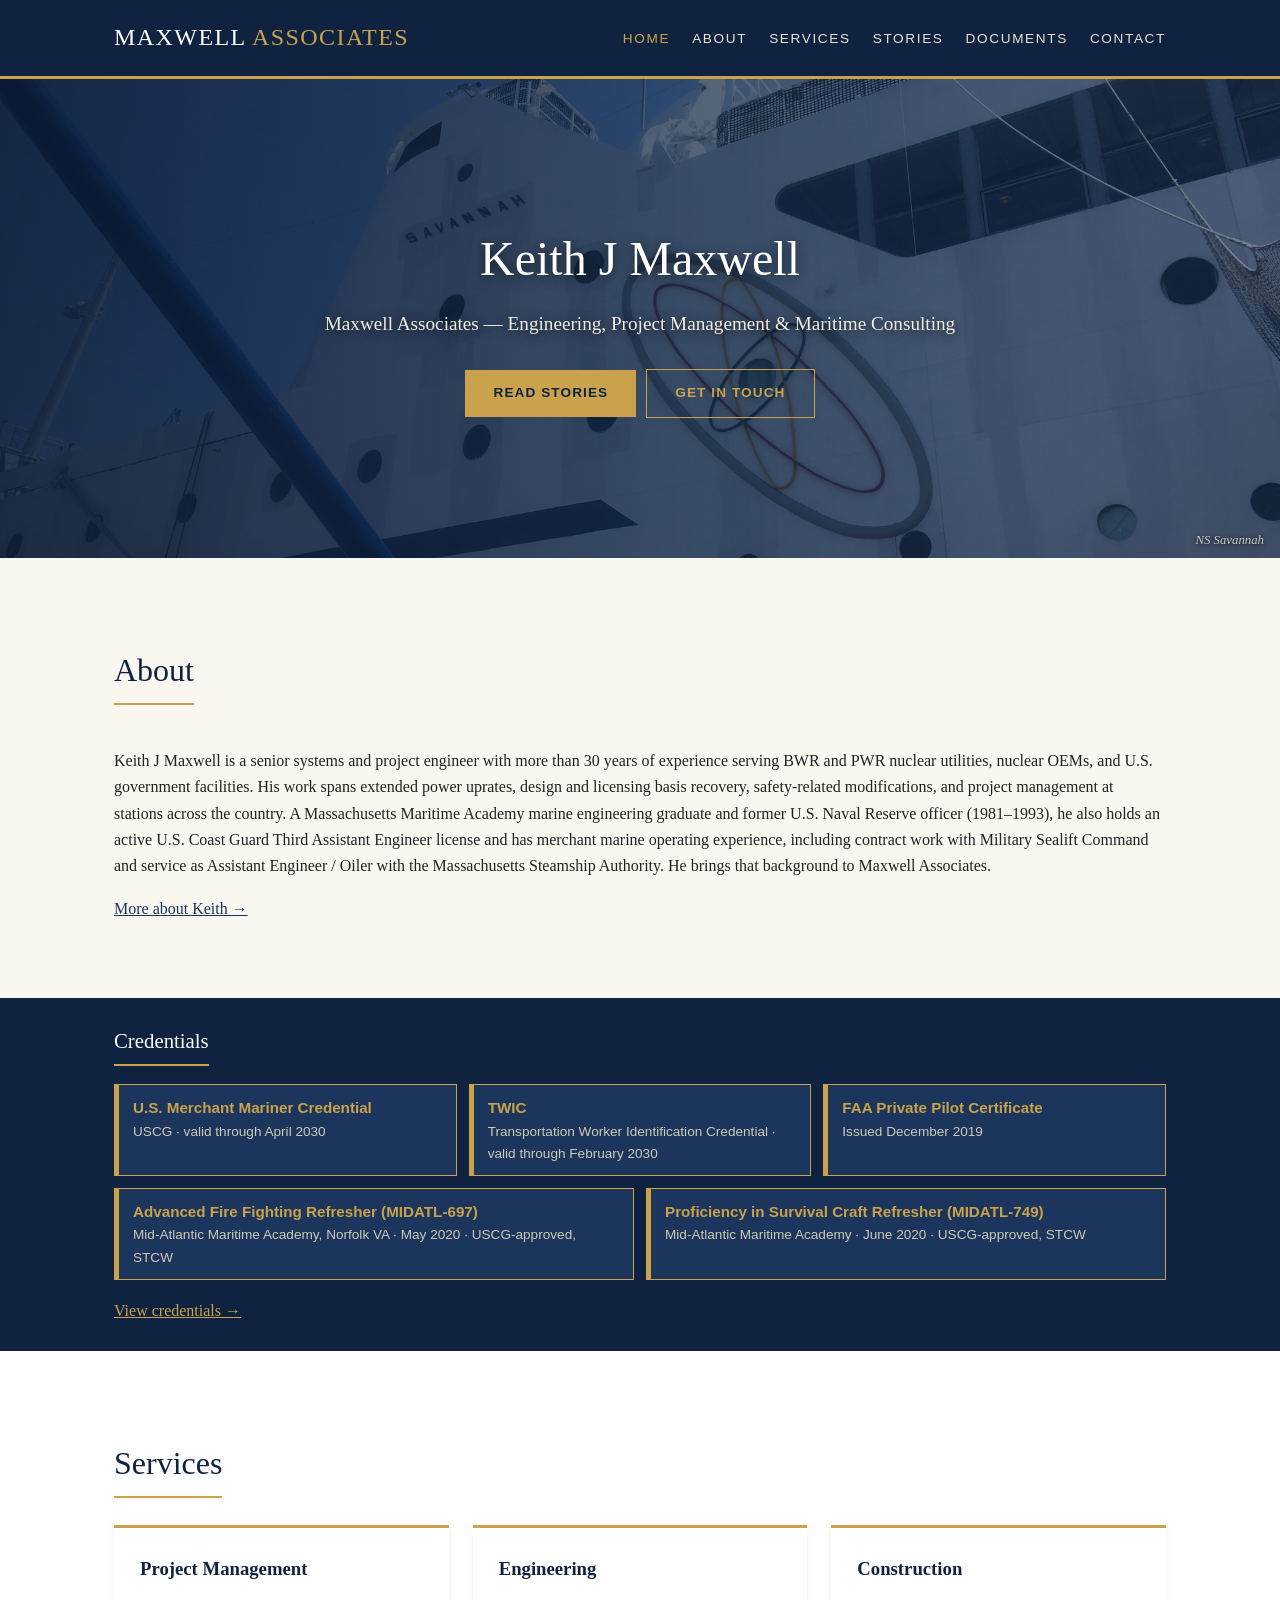
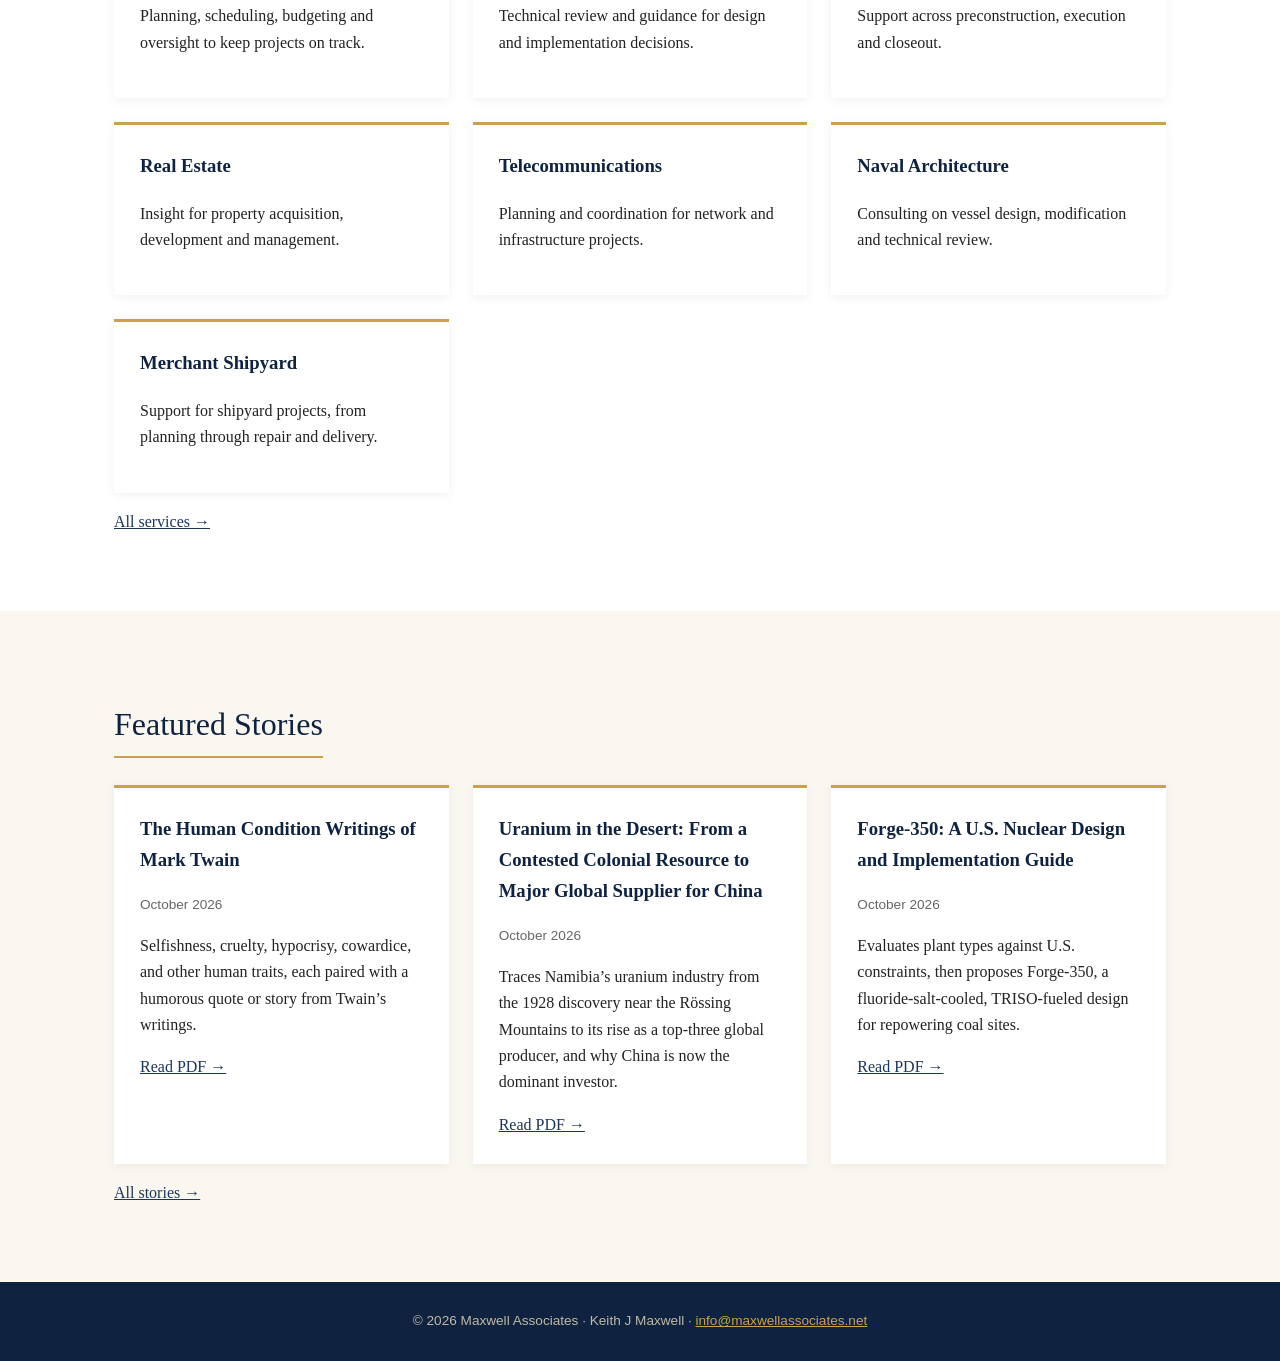
==== index.html @ f26a965e "Render stories as static HTML; add GoatCounter" ====
<!DOCTYPE html><html lang="en"><head><meta charset="utf-8"><meta name="author" content="Keith J Maxwell"><meta name="description" content="Keith J Maxwell, Maxwell Associates: engineering, project management and maritime consulting."><meta name="viewport" content="width=device-width,initial-scale=1"><title>Home | Keith J Maxwell · Maxwell Associates</title><link rel="stylesheet" href="css/style.css"><script src="js/config.js"></script></head><body>
<header><div class="wrap"><a class="brand" href="index.html">MAXWELL <span>ASSOCIATES</span></a><nav><a href="index.html" class="active">Home</a><a href="about.html">About</a><a href="services.html">Services</a><a href="stories.html">Stories</a><a href="documents.html">Documents</a><a href="contact.html">Contact</a></nav></div></header>
<div class="hero photo"><h1>Keith J Maxwell</h1><p>Maxwell Associates &mdash; Engineering, Project Management &amp; Maritime Consulting</p><a class="btn" href="stories.html">Read Stories</a><a class="btn ghost" href="contact.html">Get in Touch</a><span class="cap">NS Savannah</span></div>
<section><div class="wrap"><h2>About</h2><p>Keith J Maxwell is a senior systems and project engineer with more than 30 years of experience serving BWR and PWR nuclear utilities, nuclear OEMs, and U.S. government facilities. His work spans extended power uprates, design and licensing basis recovery, safety-related modifications, and project management at stations across the country. A Massachusetts Maritime Academy marine engineering graduate and former U.S. Naval Reserve officer (1981–1993), he also holds an active U.S. Coast Guard Third Assistant Engineer license and has merchant marine operating experience, including contract work with Military Sealift Command and service as Assistant Engineer / Oiler with the Massachusetts Steamship Authority. He brings that background to Maxwell Associates.</p><p><a href="about.html">More about Keith &rarr;</a></p></div></section>
<div class="strip"><div class="wrap"><h2>Credentials</h2><div class="badges"><div class="badge"><strong>U.S. Merchant Mariner Credential</strong><span>USCG · valid through April 2030</span></div><div class="badge"><strong>TWIC</strong><span>Transportation Worker Identification Credential · valid through February 2030</span></div><div class="badge"><strong>FAA Private Pilot Certificate</strong><span>Issued December 2019</span></div><div class="badge"><strong>Advanced Fire Fighting Refresher (MIDATL-697)</strong><span>Mid-Atlantic Maritime Academy, Norfolk VA · May 2020 · USCG-approved, STCW</span></div><div class="badge"><strong>Proficiency in Survival Craft Refresher (MIDATL-749)</strong><span>Mid-Atlantic Maritime Academy · June 2020 · USCG-approved, STCW</span></div></div><a href="about.html#credentials" style="color:var(--gold)">View credentials &rarr;</a></div></div>
<section style="background:#fff"><div class="wrap"><h2>Services</h2><div class="grid"><div class="card"><h3>Project Management</h3><p>Planning, scheduling, budgeting and oversight to keep projects on track.</p></div><div class="card"><h3>Engineering</h3><p>Technical review and guidance for design and implementation decisions.</p></div><div class="card"><h3>Construction</h3><p>Support across preconstruction, execution and closeout.</p></div><div class="card"><h3>Real Estate</h3><p>Insight for property acquisition, development and management.</p></div><div class="card"><h3>Telecommunications</h3><p>Planning and coordination for network and infrastructure projects.</p></div><div class="card"><h3>Naval Architecture</h3><p>Consulting on vessel design, modification and technical review.</p></div><div class="card"><h3>Merchant Shipyard</h3><p>Support for shipyard projects, from planning through repair and delivery.</p></div></div><p><a href="services.html">All services &rarr;</a></p></div></section>
<section><div class="wrap"><h2>Featured Stories</h2><div class="grid">
<div class="card"><h3>The Human Condition Writings of Mark Twain</h3><p class="meta">October 2026</p><p>Selfishness, cruelty, hypocrisy, cowardice, and other human traits, each paired with a humorous quote or story from Twain&rsquo;s writings.</p><a href="stories/pdfs/observed-human-condition-mark-twain.pdf" target="_blank" rel="noopener">Read PDF &rarr;</a></div>
<div class="card"><h3>Uranium in the Desert: From a Contested Colonial Resource to Major Global Supplier for China</h3><p class="meta">October 2026</p><p>Traces Namibia&rsquo;s uranium industry from the 1928 discovery near the R&ouml;ssing Mountains to its rise as a top-three global producer, and why China is now the dominant investor.</p><a href="stories/pdfs/uranium-in-the-desert-namibia-china.pdf" target="_blank" rel="noopener">Read PDF &rarr;</a></div>
<div class="card"><h3>Forge-350: A U.S. Nuclear Design and Implementation Guide</h3><p class="meta">October 2026</p><p>Evaluates plant types against U.S. constraints, then proposes Forge-350, a fluoride-salt-cooled, TRISO-fueled design for repowering coal sites.</p><a href="stories/pdfs/forge-350-nuclear-design-guide.pdf" target="_blank" rel="noopener">Read PDF &rarr;</a></div></div><p><a href="stories.html">All stories &rarr;</a></p></div></section>
<footer>&copy; 2026 Maxwell Associates &middot; Keith J Maxwell &middot; <a class="site-email" href="mailto:info@maxwellassociates.net">info@maxwellassociates.net</a></footer><script data-goatcounter="https://maxwellassociates.goatcounter.com/count" async src="//gc.zgo.at/count.js"></script></body></html>
---- css/style.css ----
:root{--navy:#0f2340;--navy2:#1b355c;--gold:#c9a24b;--cream:#faf7f0;--ink:#222;--muted:#666}
*{box-sizing:border-box}body{margin:0;font-family:Georgia,"Times New Roman",serif;color:var(--ink);background:var(--cream);line-height:1.65}
a{color:var(--navy2)}.wrap{max-width:1100px;margin:0 auto;padding:0 24px}
header{background:var(--navy);border-bottom:3px solid var(--gold)}header .wrap{display:flex;align-items:center;justify-content:space-between;flex-wrap:wrap;padding:18px 24px}
.brand{color:#fff;text-decoration:none;font-size:1.5rem;letter-spacing:.06em}.brand span{color:var(--gold)}
nav a{color:#e8e2d2;text-decoration:none;margin-left:22px;font-family:Helvetica,Arial,sans-serif;font-size:.85rem;text-transform:uppercase;letter-spacing:.12em}nav a:hover,nav a.active{color:var(--gold)}
.hero{background:linear-gradient(135deg,var(--navy),var(--navy2));color:#fff;text-align:center;padding:100px 24px}
.hero h1{font-size:3rem;margin:0 0 10px;font-weight:normal}.hero p{color:#d8d2c0;font-size:1.2rem;max-width:640px;margin:0 auto 30px}
.btn{display:inline-block;background:var(--gold);color:var(--navy);padding:12px 28px;text-decoration:none;font-family:Helvetica,Arial,sans-serif;font-weight:bold;letter-spacing:.08em;text-transform:uppercase;font-size:.85rem;border:0;cursor:pointer}
.btn.ghost{background:transparent;color:var(--gold);border:1px solid var(--gold);margin-left:10px}
section{padding:60px 0}h2{color:var(--navy);font-weight:normal;font-size:2rem;border-bottom:2px solid var(--gold);display:inline-block;padding-bottom:6px}
.grid{display:grid;grid-template-columns:repeat(auto-fit,minmax(280px,1fr));gap:24px}
.card{background:#fff;padding:26px;border-top:3px solid var(--gold);box-shadow:0 2px 10px rgba(0,0,0,.06)}.card h3{margin-top:0;color:var(--navy)}
.meta{color:var(--muted);font-size:.85rem;font-family:Helvetica,Arial,sans-serif}
.ph{background:#fff4d6;padding:0 4px;border:1px dashed var(--gold)}.tag{background:var(--navy);color:var(--gold);font-size:.7rem;padding:2px 8px;font-family:Helvetica,sans-serif;text-transform:uppercase;letter-spacing:.1em}
.page-head{background:var(--navy);color:#fff;padding:50px 24px;text-align:center}.page-head h1{margin:0;font-weight:normal;font-size:2.4rem}
.doc{display:flex;justify-content:space-between;align-items:center;gap:16px;background:#fff;padding:18px 22px;margin-bottom:12px;border-left:4px solid var(--gold)}
form label{display:block;margin:14px 0 4px;font-family:Helvetica,sans-serif;font-size:.9rem}form input,form textarea{width:100%;padding:10px;border:1px solid #ccc;font:inherit}
.note{background:#fff;border-left:4px solid var(--gold);padding:14px 18px;font-size:.95rem}
footer{background:var(--navy);color:#bfb8a5;text-align:center;padding:28px;font-family:Helvetica,sans-serif;font-size:.85rem}footer a{color:var(--gold)}
@media(max-width:640px){header .wrap{flex-direction:column}nav{margin-top:10px}nav a{margin:0 8px}.hero{padding:60px 20px}.hero h1{font-size:2.1rem}.btn.ghost{margin:12px 0 0}.doc{flex-direction:column;align-items:flex-start}}
html{background:var(--navy)}.hero .ph{color:var(--navy)}
@media(max-width:640px){nav{display:flex;flex-wrap:wrap;justify-content:center}nav a{margin:4px 7px;font-size:.75rem}}
.badges{display:flex;flex-wrap:wrap;gap:12px;margin:18px 0}.badge{background:#fff;border:1px solid var(--gold);border-left:5px solid var(--navy);padding:10px 14px;font-family:Helvetica,Arial,sans-serif;font-size:.85rem;flex:1 1 260px}.badge strong{display:block;color:var(--navy);font-size:.95rem}.badge span{color:var(--muted)}
.strip{background:var(--navy);padding:26px 0}.strip h2{color:#fff;font-size:1.3rem;margin:0}.strip .badge{background:var(--navy2);color:#e8e2d2;border-color:var(--gold)}.strip .badge strong{color:var(--gold)}.strip .badge span{color:#cfc8b6}
.thumbs{display:flex;flex-wrap:wrap;gap:20px}.thumbs figure{margin:0;flex:1 1 300px;max-width:480px}.thumbs img{width:100%;border:1px solid #ddd;box-shadow:0 2px 10px rgba(0,0,0,.1)}.thumbs figcaption{font-size:.85rem;color:var(--muted);font-family:Helvetica,sans-serif}
.lightbox{display:none;position:fixed;inset:0;background:rgba(8,18,34,.92);z-index:99;align-items:center;justify-content:center;padding:20px}.lightbox:target{display:flex}.lightbox img{max-width:100%;max-height:90vh}.lightbox .x{position:absolute;inset:0}
.hero.photo{position:relative;padding:140px 24px;background:linear-gradient(90deg,rgba(10,26,50,.88) 0%,rgba(15,35,64,.72) 50%,rgba(15,35,64,.55) 100%),url(../img/hero-savannah.jpg) 48% 45%/cover no-repeat}
.hero.photo h1,.hero.photo p{text-shadow:0 2px 12px rgba(0,0,0,.6)}.hero.photo p{color:#f1ecdf}
.hero .cap{position:absolute;right:16px;bottom:10px;font:italic .8rem Georgia,serif;color:#e8e2d2;opacity:.85;text-shadow:0 1px 4px #000}
@media(max-width:640px){.hero.photo{padding:90px 20px;background-position:55% 45%}}
.pdf-actions{display:flex;gap:10px;flex-wrap:wrap;margin-top:12px}.btn.sm{padding:8px 16px;font-size:.75rem}.btn.outline{background:transparent;color:var(--navy);border:1px solid var(--navy)}
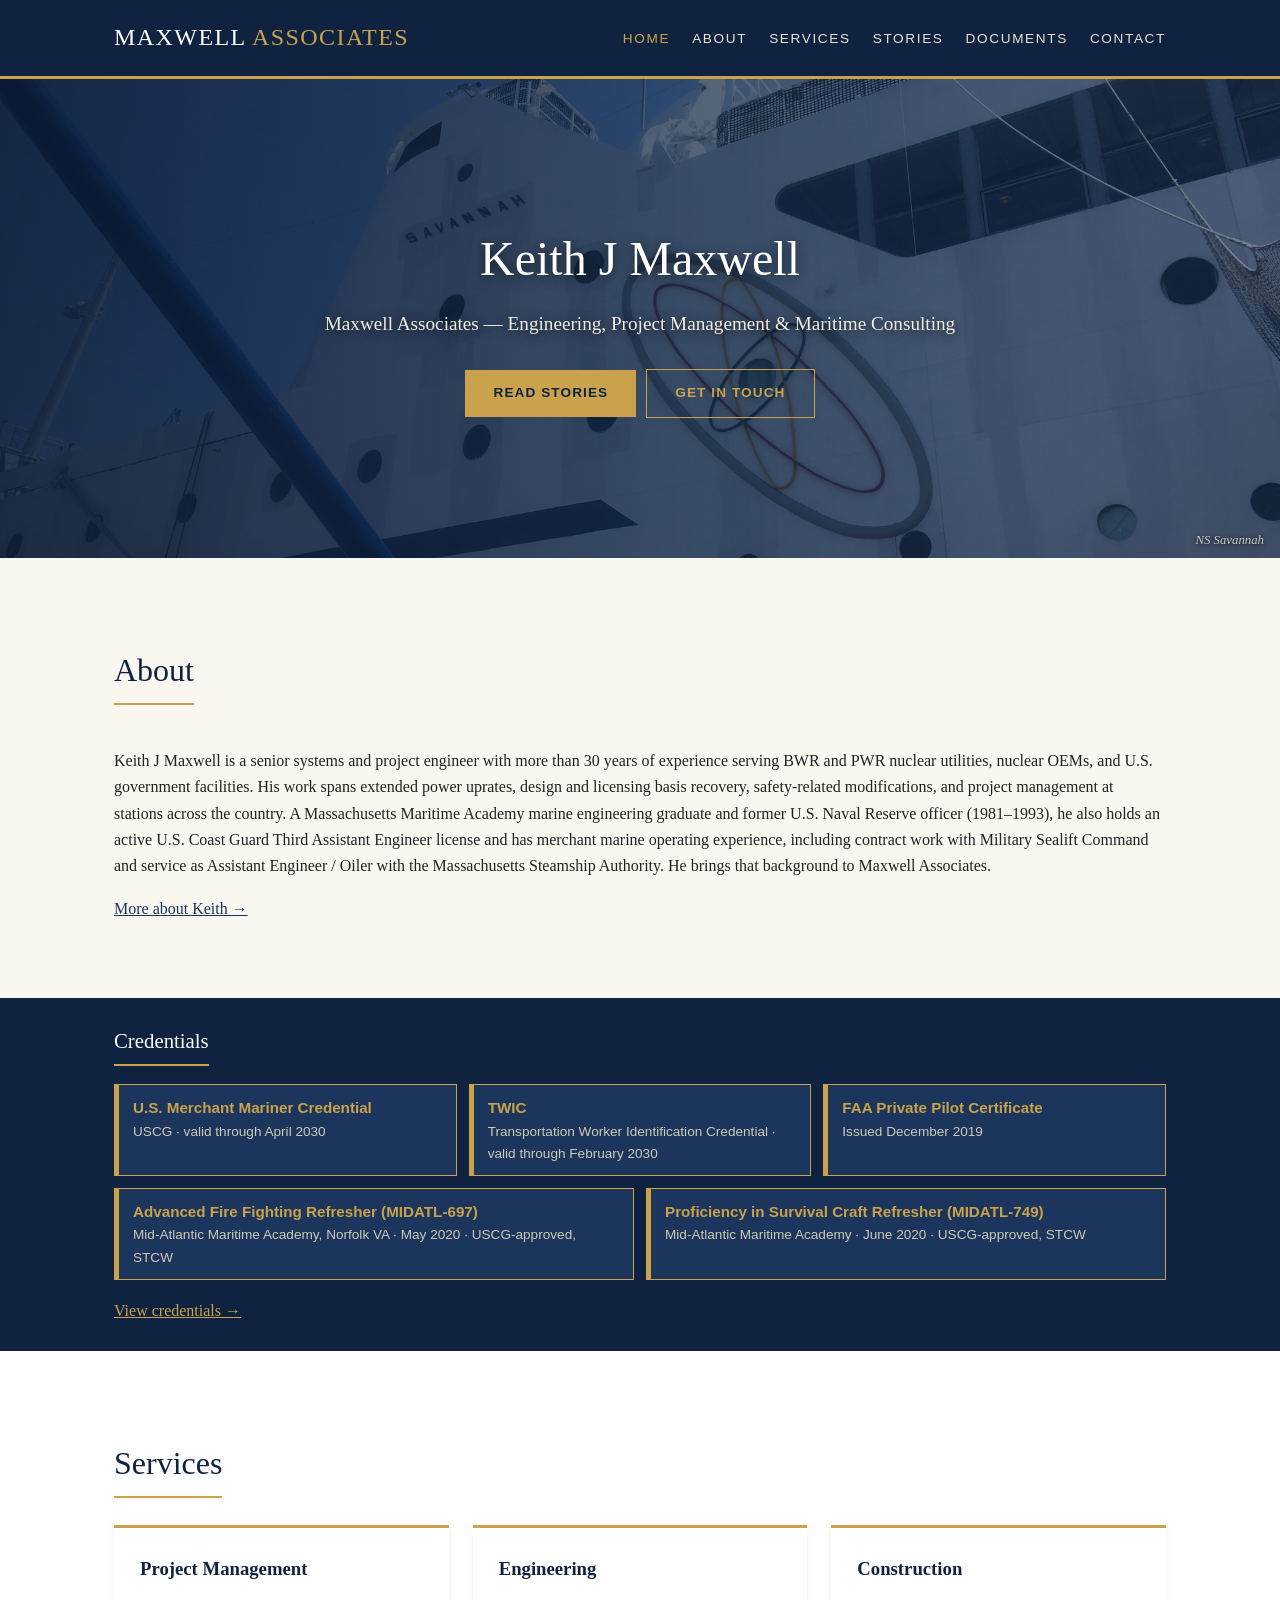
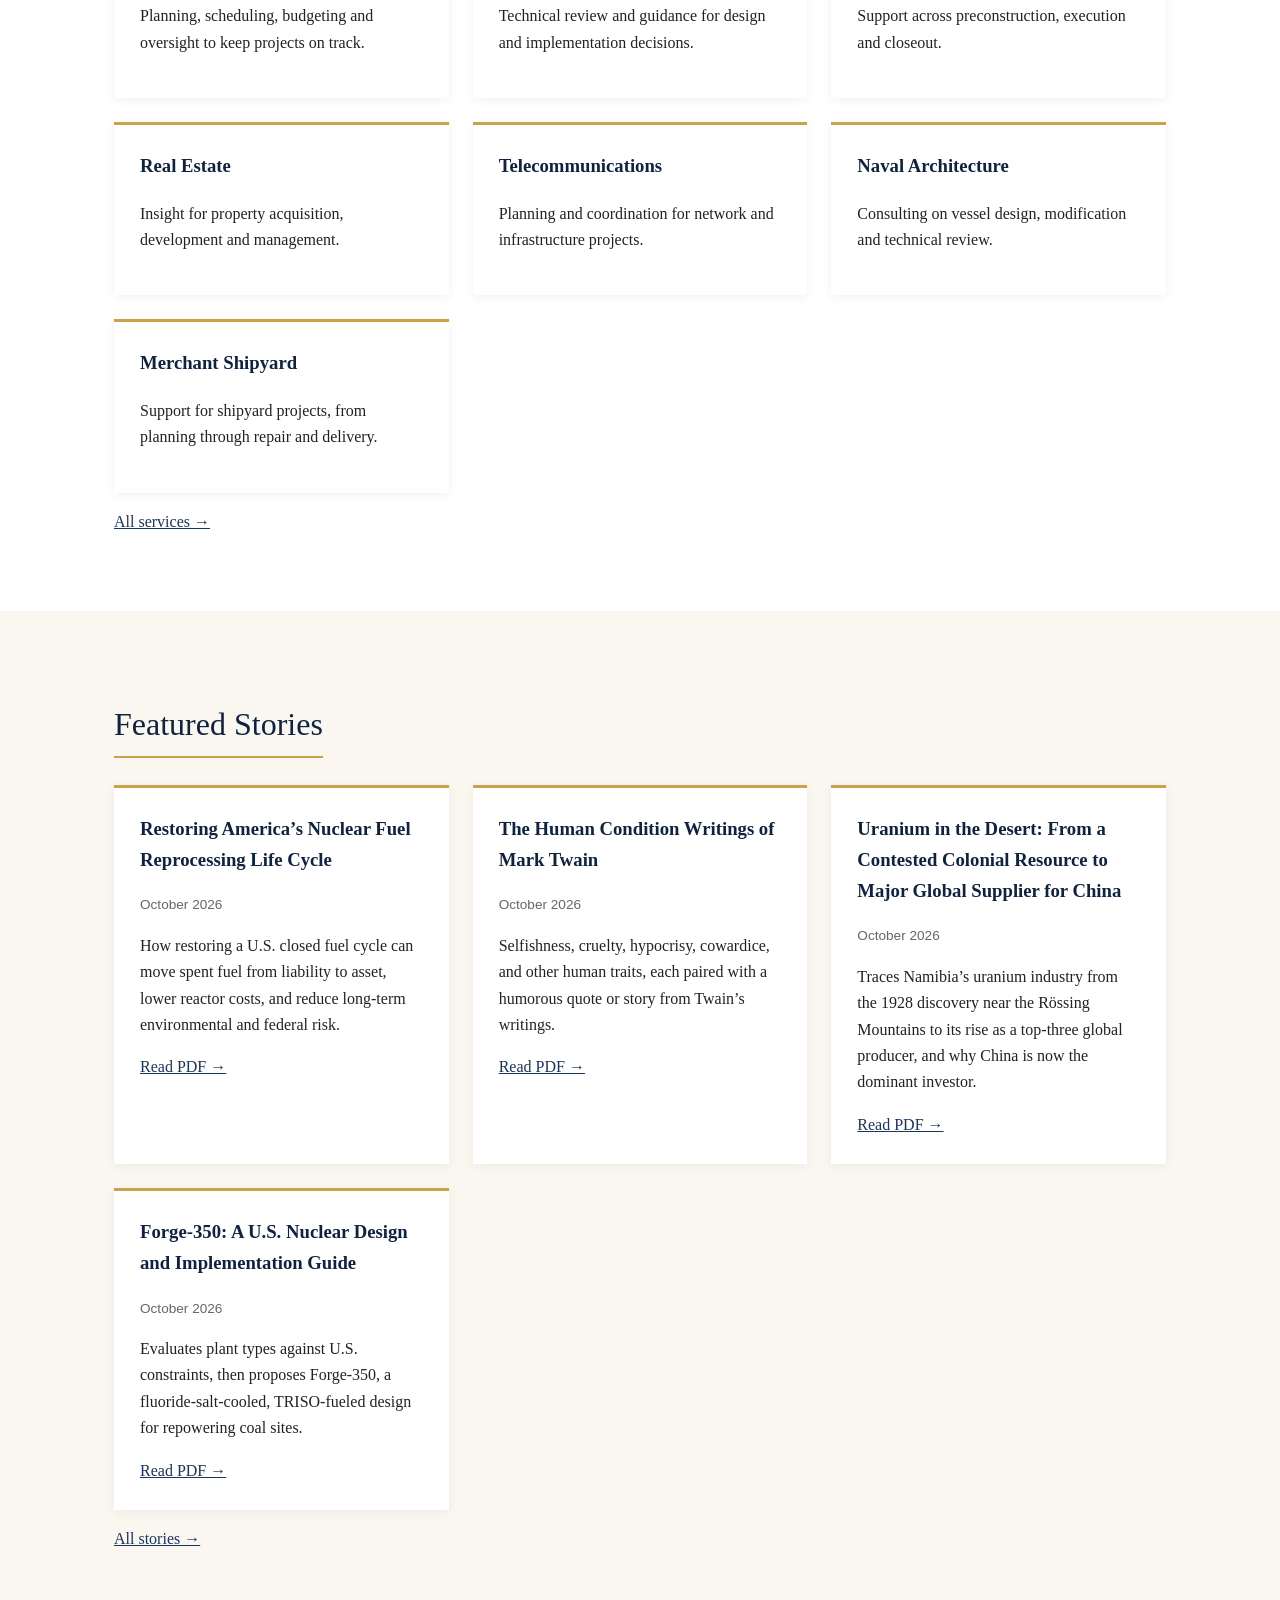
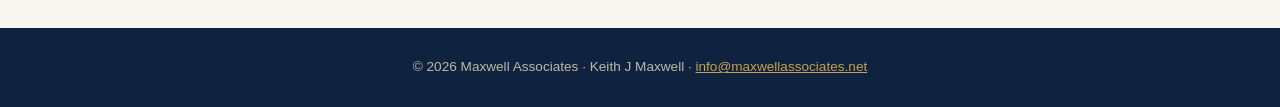
==== commit 4734446c: "Add Restoring America's Nuclear Fuel Reprocessing Life Cycle paper" ====
--- a/index.html
+++ b/index.html
@@ -5,6 +5,7 @@
 <div class="strip"><div class="wrap"><h2>Credentials</h2><div class="badges"><div class="badge"><strong>U.S. Merchant Mariner Credential</strong><span>USCG · valid through April 2030</span></div><div class="badge"><strong>TWIC</strong><span>Transportation Worker Identification Credential · valid through February 2030</span></div><div class="badge"><strong>FAA Private Pilot Certificate</strong><span>Issued December 2019</span></div><div class="badge"><strong>Advanced Fire Fighting Refresher (MIDATL-697)</strong><span>Mid-Atlantic Maritime Academy, Norfolk VA · May 2020 · USCG-approved, STCW</span></div><div class="badge"><strong>Proficiency in Survival Craft Refresher (MIDATL-749)</strong><span>Mid-Atlantic Maritime Academy · June 2020 · USCG-approved, STCW</span></div></div><a href="about.html#credentials" style="color:var(--gold)">View credentials &rarr;</a></div></div>
 <section style="background:#fff"><div class="wrap"><h2>Services</h2><div class="grid"><div class="card"><h3>Project Management</h3><p>Planning, scheduling, budgeting and oversight to keep projects on track.</p></div><div class="card"><h3>Engineering</h3><p>Technical review and guidance for design and implementation decisions.</p></div><div class="card"><h3>Construction</h3><p>Support across preconstruction, execution and closeout.</p></div><div class="card"><h3>Real Estate</h3><p>Insight for property acquisition, development and management.</p></div><div class="card"><h3>Telecommunications</h3><p>Planning and coordination for network and infrastructure projects.</p></div><div class="card"><h3>Naval Architecture</h3><p>Consulting on vessel design, modification and technical review.</p></div><div class="card"><h3>Merchant Shipyard</h3><p>Support for shipyard projects, from planning through repair and delivery.</p></div></div><p><a href="services.html">All services &rarr;</a></p></div></section>
 <section><div class="wrap"><h2>Featured Stories</h2><div class="grid">
+<div class="card"><h3>Restoring America&rsquo;s Nuclear Fuel Reprocessing Life Cycle</h3><p class="meta">October 2026</p><p>How restoring a U.S. closed fuel cycle can move spent fuel from liability to asset, lower reactor costs, and reduce long-term environmental and federal risk.</p><a href="stories/pdfs/restoring-americas-nuclear-fuel-reprocessing.pdf" target="_blank" rel="noopener">Read PDF &rarr;</a></div>
 <div class="card"><h3>The Human Condition Writings of Mark Twain</h3><p class="meta">October 2026</p><p>Selfishness, cruelty, hypocrisy, cowardice, and other human traits, each paired with a humorous quote or story from Twain&rsquo;s writings.</p><a href="stories/pdfs/observed-human-condition-mark-twain.pdf" target="_blank" rel="noopener">Read PDF &rarr;</a></div>
 <div class="card"><h3>Uranium in the Desert: From a Contested Colonial Resource to Major Global Supplier for China</h3><p class="meta">October 2026</p><p>Traces Namibia&rsquo;s uranium industry from the 1928 discovery near the R&ouml;ssing Mountains to its rise as a top-three global producer, and why China is now the dominant investor.</p><a href="stories/pdfs/uranium-in-the-desert-namibia-china.pdf" target="_blank" rel="noopener">Read PDF &rarr;</a></div>
 <div class="card"><h3>Forge-350: A U.S. Nuclear Design and Implementation Guide</h3><p class="meta">October 2026</p><p>Evaluates plant types against U.S. constraints, then proposes Forge-350, a fluoride-salt-cooled, TRISO-fueled design for repowering coal sites.</p><a href="stories/pdfs/forge-350-nuclear-design-guide.pdf" target="_blank" rel="noopener">Read PDF &rarr;</a></div></div><p><a href="stories.html">All stories &rarr;</a></p></div></section>
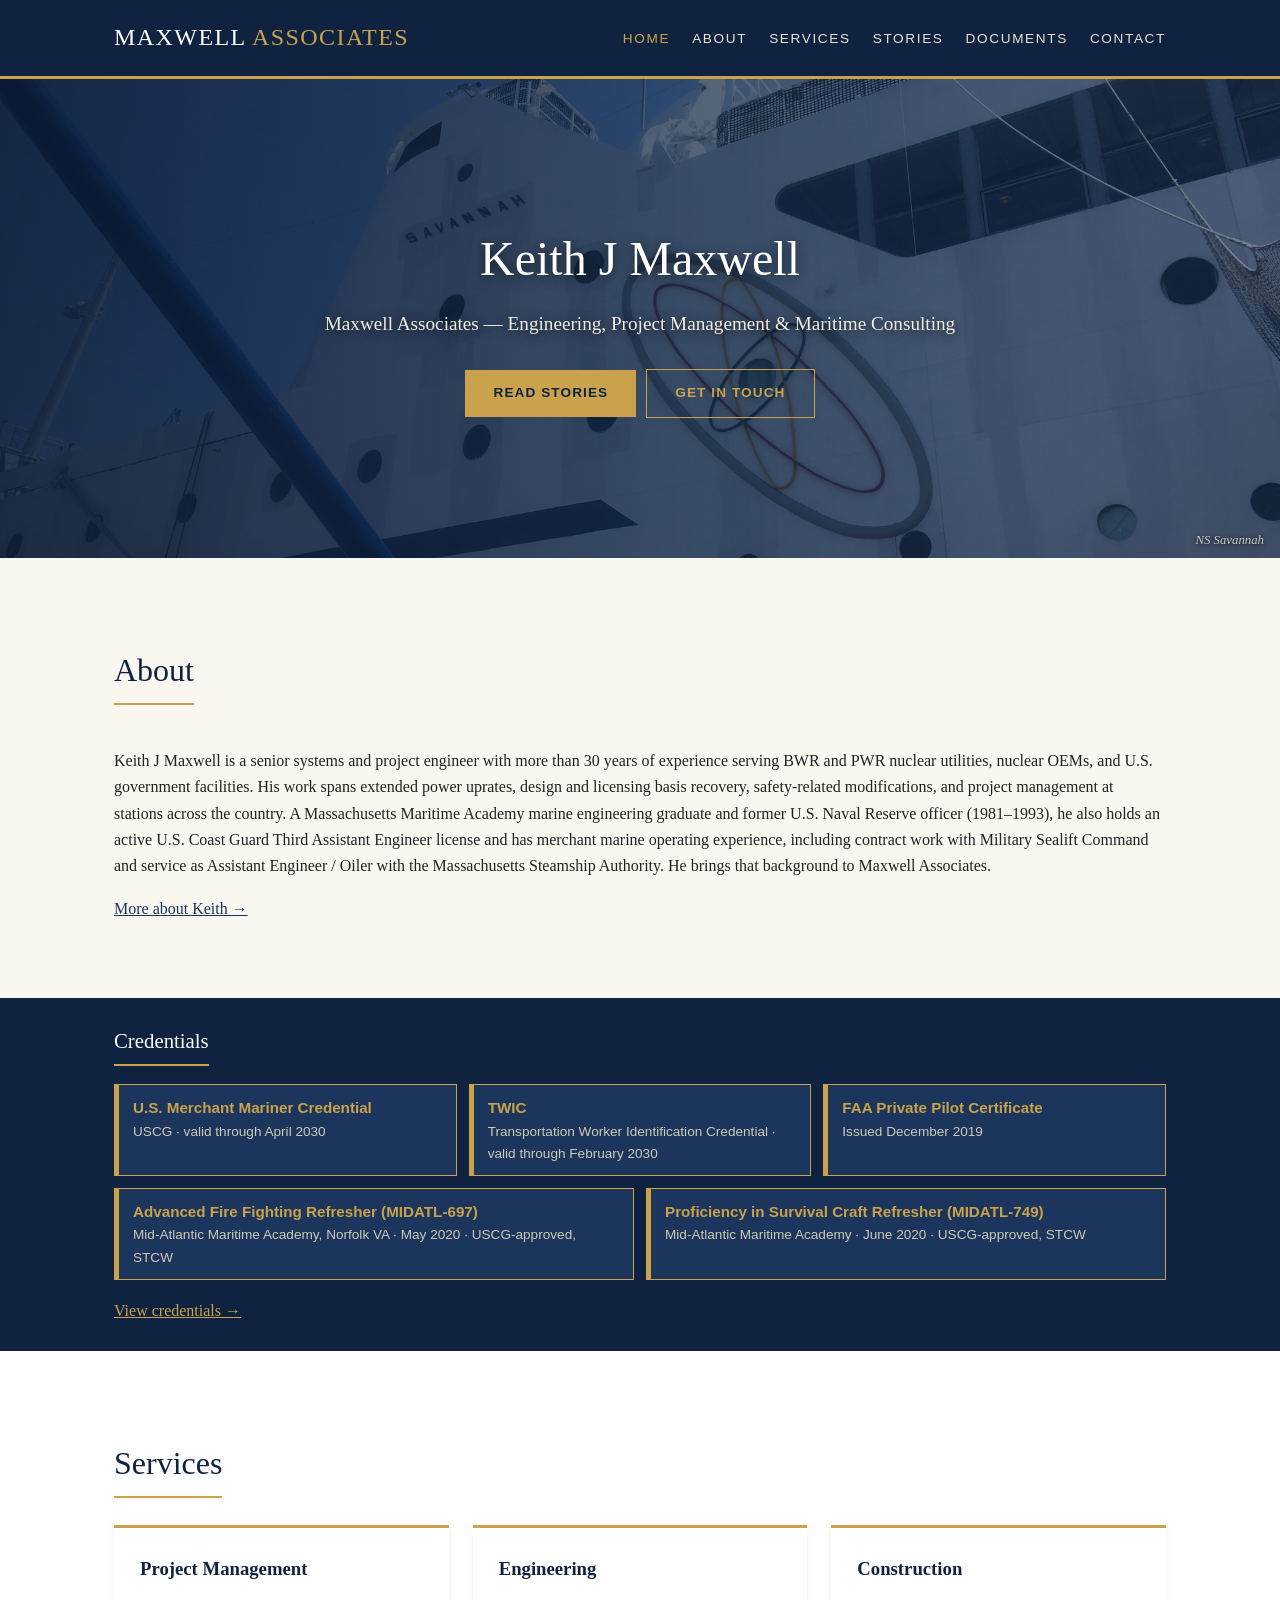
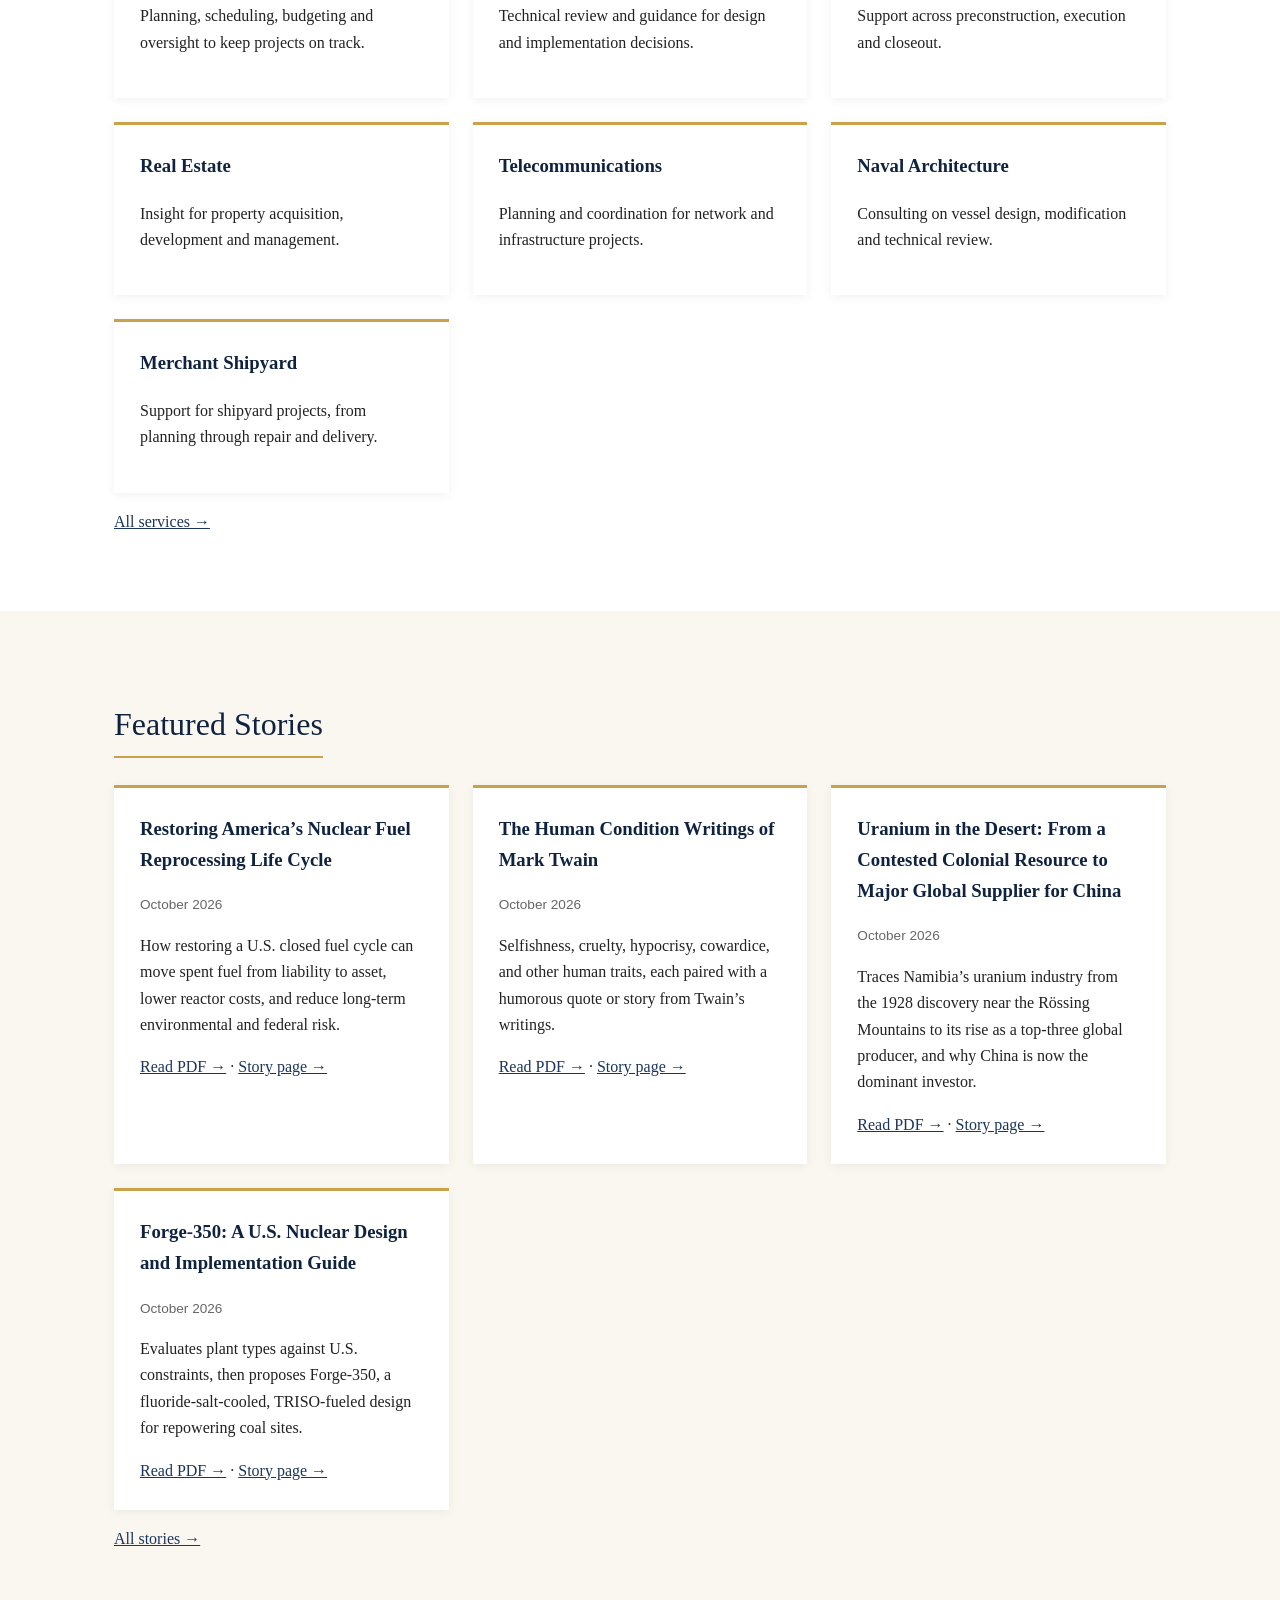
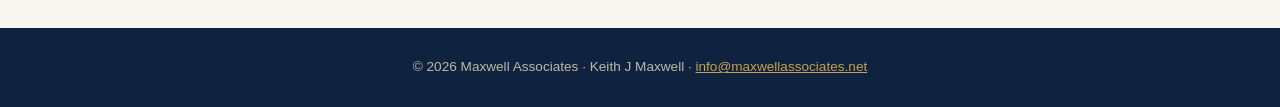
==== commit bb1cffa3: "Add per-story landing pages and GoatCounter click tracking on story/PDF links" ====
--- a/index.html
+++ b/index.html
@@ -5,8 +5,8 @@
 <div class="strip"><div class="wrap"><h2>Credentials</h2><div class="badges"><div class="badge"><strong>U.S. Merchant Mariner Credential</strong><span>USCG · valid through April 2030</span></div><div class="badge"><strong>TWIC</strong><span>Transportation Worker Identification Credential · valid through February 2030</span></div><div class="badge"><strong>FAA Private Pilot Certificate</strong><span>Issued December 2019</span></div><div class="badge"><strong>Advanced Fire Fighting Refresher (MIDATL-697)</strong><span>Mid-Atlantic Maritime Academy, Norfolk VA · May 2020 · USCG-approved, STCW</span></div><div class="badge"><strong>Proficiency in Survival Craft Refresher (MIDATL-749)</strong><span>Mid-Atlantic Maritime Academy · June 2020 · USCG-approved, STCW</span></div></div><a href="about.html#credentials" style="color:var(--gold)">View credentials &rarr;</a></div></div>
 <section style="background:#fff"><div class="wrap"><h2>Services</h2><div class="grid"><div class="card"><h3>Project Management</h3><p>Planning, scheduling, budgeting and oversight to keep projects on track.</p></div><div class="card"><h3>Engineering</h3><p>Technical review and guidance for design and implementation decisions.</p></div><div class="card"><h3>Construction</h3><p>Support across preconstruction, execution and closeout.</p></div><div class="card"><h3>Real Estate</h3><p>Insight for property acquisition, development and management.</p></div><div class="card"><h3>Telecommunications</h3><p>Planning and coordination for network and infrastructure projects.</p></div><div class="card"><h3>Naval Architecture</h3><p>Consulting on vessel design, modification and technical review.</p></div><div class="card"><h3>Merchant Shipyard</h3><p>Support for shipyard projects, from planning through repair and delivery.</p></div></div><p><a href="services.html">All services &rarr;</a></p></div></section>
 <section><div class="wrap"><h2>Featured Stories</h2><div class="grid">
-<div class="card"><h3>Restoring America&rsquo;s Nuclear Fuel Reprocessing Life Cycle</h3><p class="meta">October 2026</p><p>How restoring a U.S. closed fuel cycle can move spent fuel from liability to asset, lower reactor costs, and reduce long-term environmental and federal risk.</p><a href="stories/pdfs/restoring-americas-nuclear-fuel-reprocessing.pdf" target="_blank" rel="noopener">Read PDF &rarr;</a></div>
-<div class="card"><h3>The Human Condition Writings of Mark Twain</h3><p class="meta">October 2026</p><p>Selfishness, cruelty, hypocrisy, cowardice, and other human traits, each paired with a humorous quote or story from Twain&rsquo;s writings.</p><a href="stories/pdfs/observed-human-condition-mark-twain.pdf" target="_blank" rel="noopener">Read PDF &rarr;</a></div>
-<div class="card"><h3>Uranium in the Desert: From a Contested Colonial Resource to Major Global Supplier for China</h3><p class="meta">October 2026</p><p>Traces Namibia&rsquo;s uranium industry from the 1928 discovery near the R&ouml;ssing Mountains to its rise as a top-three global producer, and why China is now the dominant investor.</p><a href="stories/pdfs/uranium-in-the-desert-namibia-china.pdf" target="_blank" rel="noopener">Read PDF &rarr;</a></div>
-<div class="card"><h3>Forge-350: A U.S. Nuclear Design and Implementation Guide</h3><p class="meta">October 2026</p><p>Evaluates plant types against U.S. constraints, then proposes Forge-350, a fluoride-salt-cooled, TRISO-fueled design for repowering coal sites.</p><a href="stories/pdfs/forge-350-nuclear-design-guide.pdf" target="_blank" rel="noopener">Read PDF &rarr;</a></div></div><p><a href="stories.html">All stories &rarr;</a></p></div></section>
+<div class="card"><h3>Restoring America&rsquo;s Nuclear Fuel Reprocessing Life Cycle</h3><p class="meta">October 2026</p><p>How restoring a U.S. closed fuel cycle can move spent fuel from liability to asset, lower reactor costs, and reduce long-term environmental and federal risk.</p><a href="stories/pdfs/restoring-americas-nuclear-fuel-reprocessing.pdf" target="_blank" rel="noopener" data-goatcounter-click="story-restoring-americas-nuclear-fuel-reprocessing" data-goatcounter-title="Restoring America&#x27;s Nuclear Fuel Reprocessing Life Cycle">Read PDF &rarr;</a> &middot; <a href="stories/restoring-americas-nuclear-fuel-reprocessing.html" data-goatcounter-click="story-restoring-americas-nuclear-fuel-reprocessing-page-link" data-goatcounter-title="Restoring America&#x27;s Nuclear Fuel Reprocessing Life Cycle (story page link)">Story page &rarr;</a></div>
+<div class="card"><h3>The Human Condition Writings of Mark Twain</h3><p class="meta">October 2026</p><p>Selfishness, cruelty, hypocrisy, cowardice, and other human traits, each paired with a humorous quote or story from Twain&rsquo;s writings.</p><a href="stories/pdfs/observed-human-condition-mark-twain.pdf" target="_blank" rel="noopener" data-goatcounter-click="story-observed-human-condition-mark-twain" data-goatcounter-title="The Human Condition Writings of Mark Twain">Read PDF &rarr;</a> &middot; <a href="stories/observed-human-condition-mark-twain.html" data-goatcounter-click="story-observed-human-condition-mark-twain-page-link" data-goatcounter-title="The Human Condition Writings of Mark Twain (story page link)">Story page &rarr;</a></div>
+<div class="card"><h3>Uranium in the Desert: From a Contested Colonial Resource to Major Global Supplier for China</h3><p class="meta">October 2026</p><p>Traces Namibia&rsquo;s uranium industry from the 1928 discovery near the R&ouml;ssing Mountains to its rise as a top-three global producer, and why China is now the dominant investor.</p><a href="stories/pdfs/uranium-in-the-desert-namibia-china.pdf" target="_blank" rel="noopener" data-goatcounter-click="story-uranium-in-the-desert-namibia-china" data-goatcounter-title="Uranium in the Desert: From a Contested Colonial Resource to Major Global Supplier for China">Read PDF &rarr;</a> &middot; <a href="stories/uranium-in-the-desert-namibia-china.html" data-goatcounter-click="story-uranium-in-the-desert-namibia-china-page-link" data-goatcounter-title="Uranium in the Desert: From a Contested Colonial Resource to Major Global Supplier for China (story page link)">Story page &rarr;</a></div>
+<div class="card"><h3>Forge-350: A U.S. Nuclear Design and Implementation Guide</h3><p class="meta">October 2026</p><p>Evaluates plant types against U.S. constraints, then proposes Forge-350, a fluoride-salt-cooled, TRISO-fueled design for repowering coal sites.</p><a href="stories/pdfs/forge-350-nuclear-design-guide.pdf" target="_blank" rel="noopener" data-goatcounter-click="story-forge-350-nuclear-design-guide" data-goatcounter-title="Forge-350: A U.S. Nuclear Design and Implementation Guide">Read PDF &rarr;</a> &middot; <a href="stories/forge-350-nuclear-design-guide.html" data-goatcounter-click="story-forge-350-nuclear-design-guide-page-link" data-goatcounter-title="Forge-350: A U.S. Nuclear Design and Implementation Guide (story page link)">Story page &rarr;</a></div></div><p><a href="stories.html">All stories &rarr;</a></p></div></section>
 <footer>&copy; 2026 Maxwell Associates &middot; Keith J Maxwell &middot; <a class="site-email" href="mailto:info@maxwellassociates.net">info@maxwellassociates.net</a></footer><script data-goatcounter="https://maxwellassociates.goatcounter.com/count" async src="//gc.zgo.at/count.js"></script></body></html>
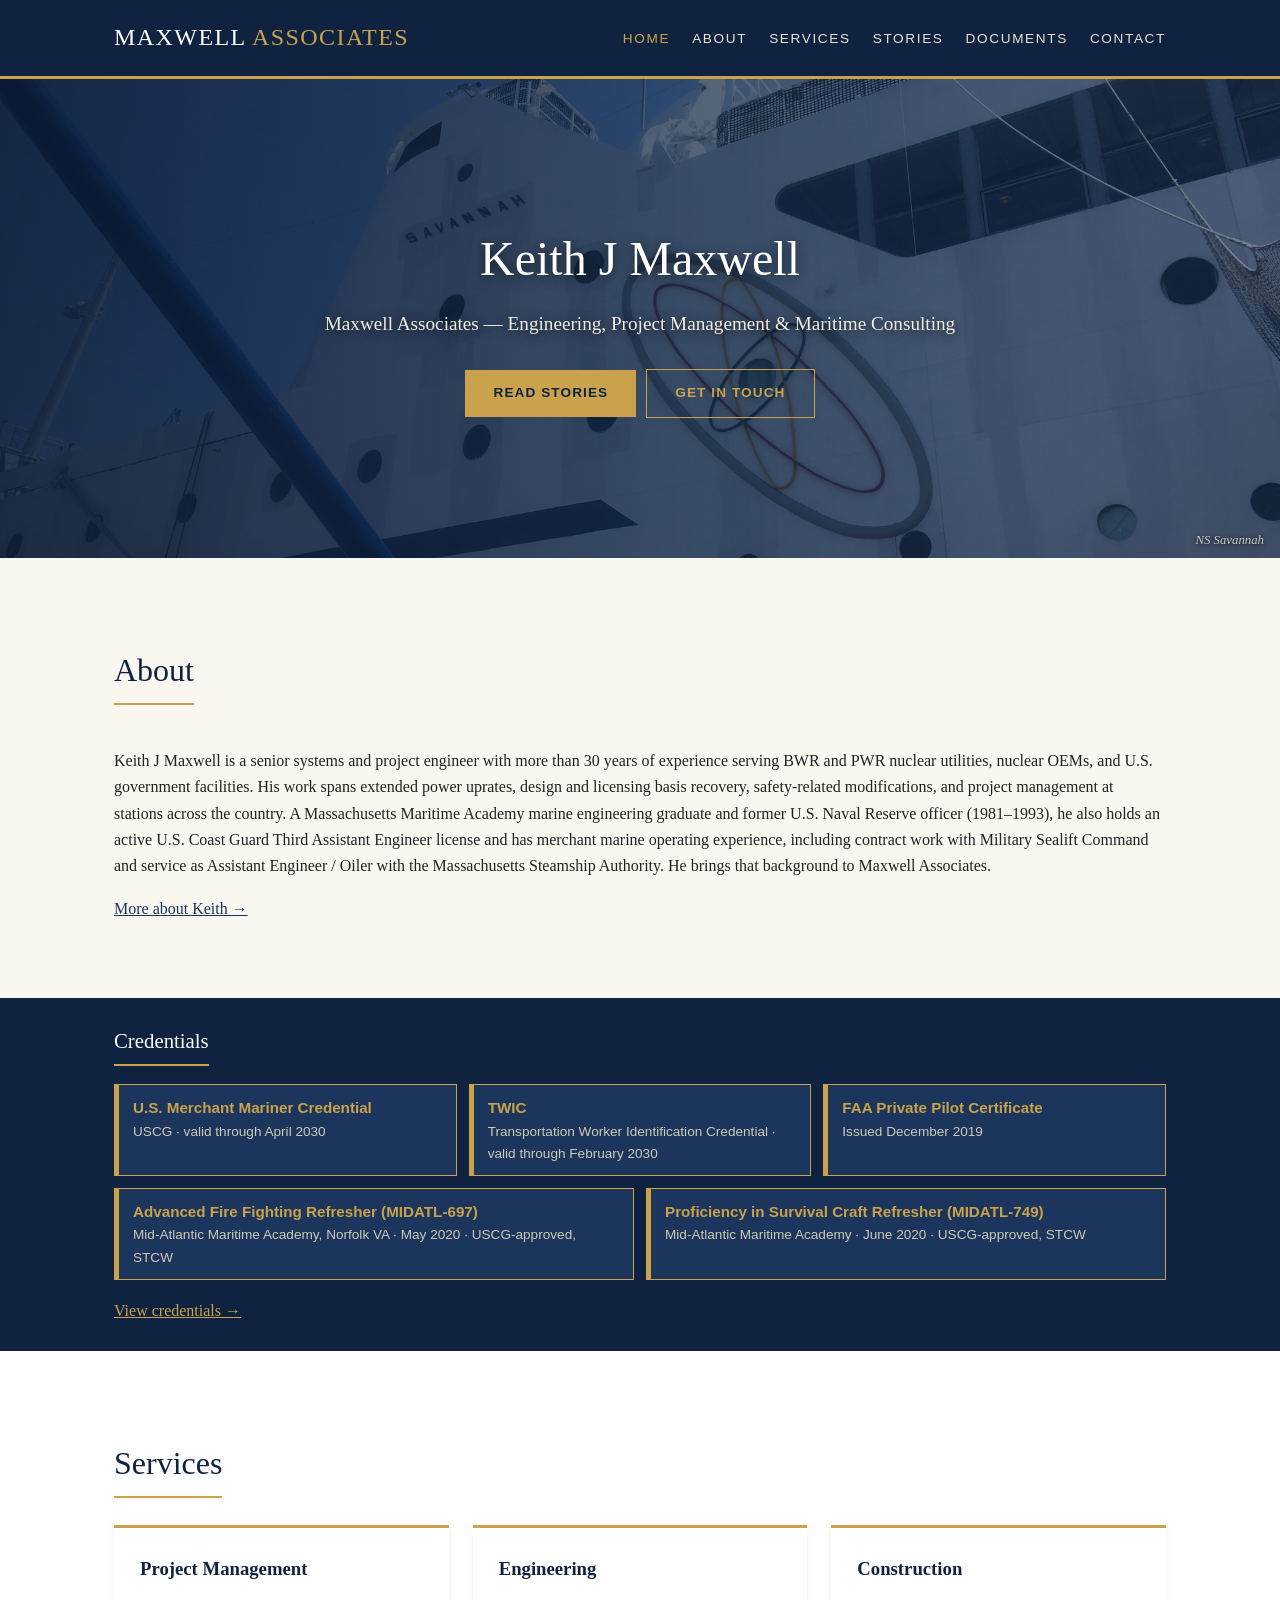
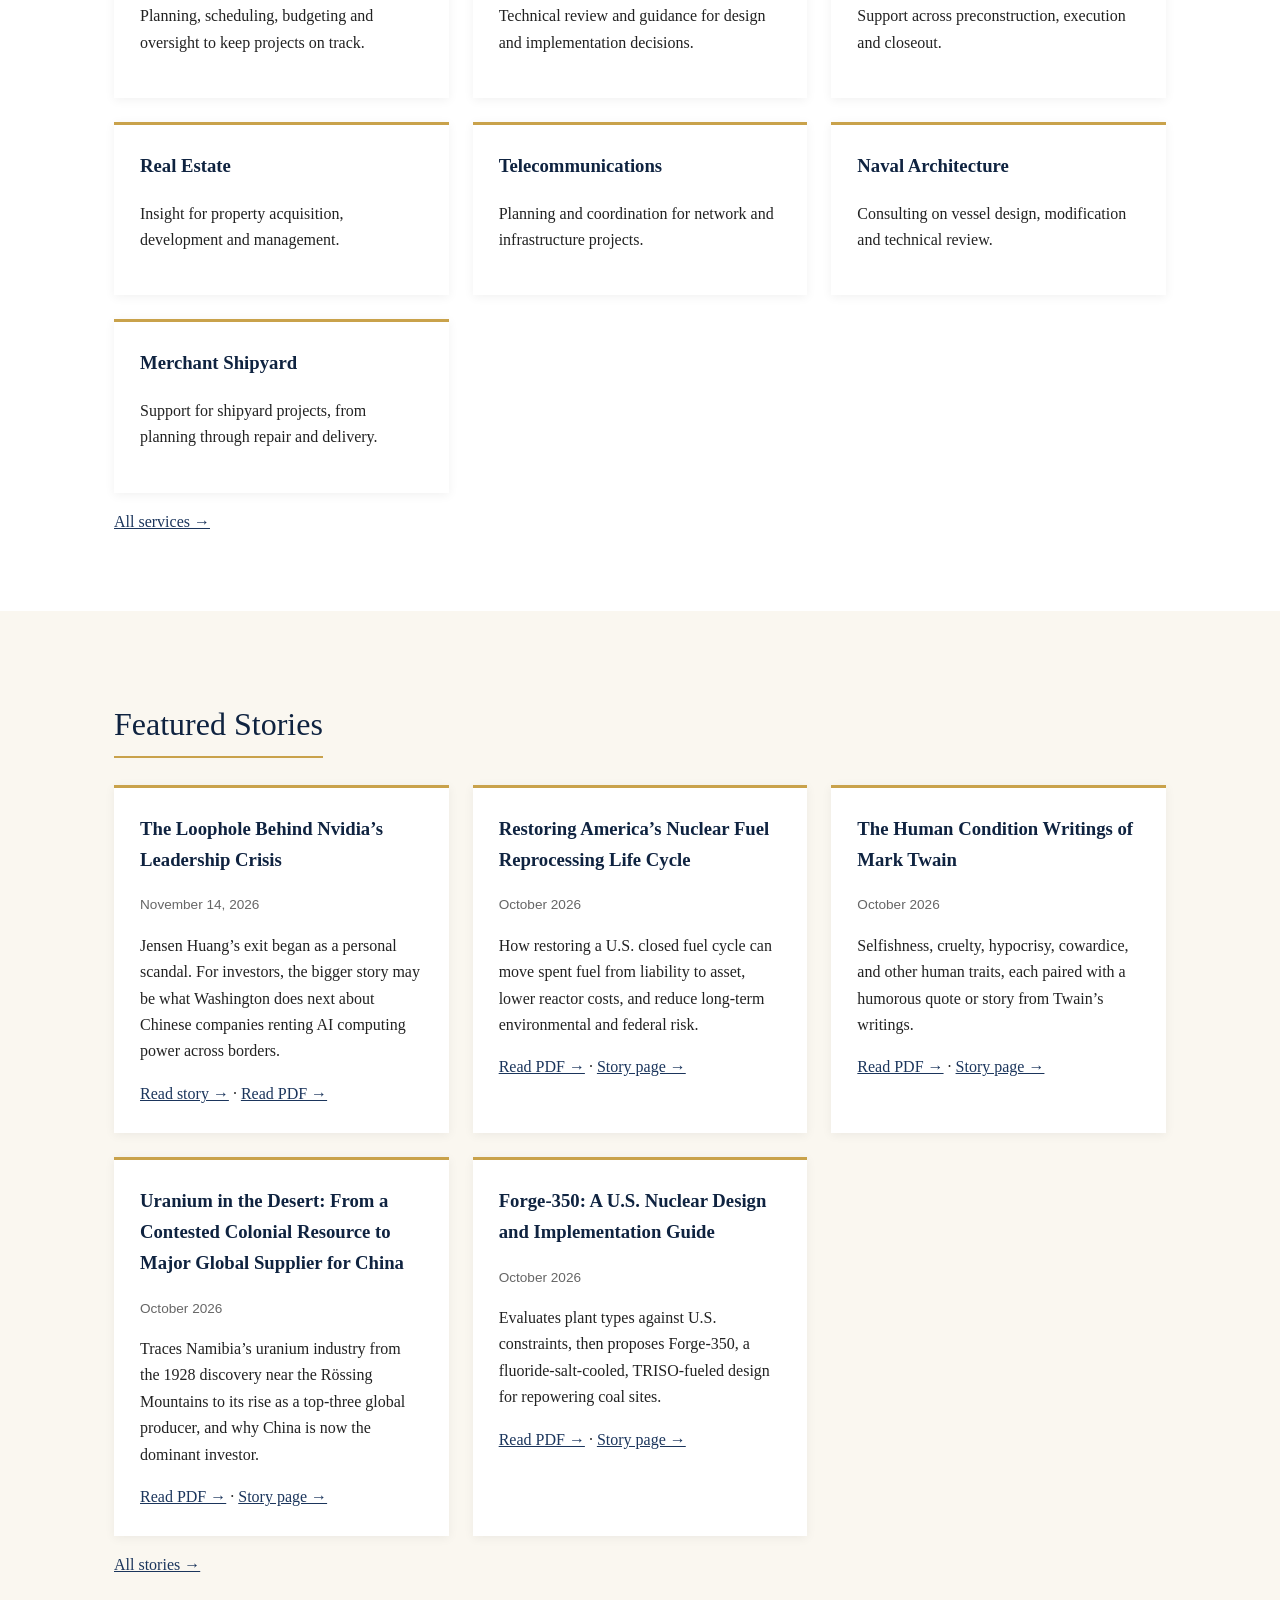
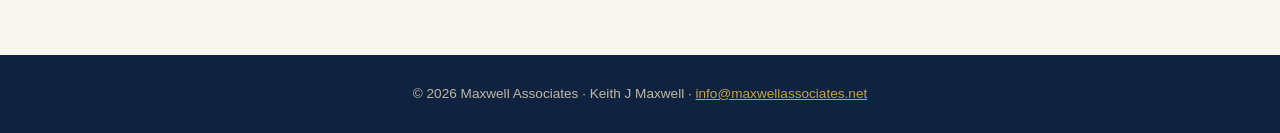
==== commit 570a8708: "Add story: The Loophole Behind Nvidia's Leadership Crisis Publish the Nov 14, 2026 article as an HTM" ====
--- a/index.html
+++ b/index.html
@@ -5,6 +5,7 @@
 <div class="strip"><div class="wrap"><h2>Credentials</h2><div class="badges"><div class="badge"><strong>U.S. Merchant Mariner Credential</strong><span>USCG · valid through April 2030</span></div><div class="badge"><strong>TWIC</strong><span>Transportation Worker Identification Credential · valid through February 2030</span></div><div class="badge"><strong>FAA Private Pilot Certificate</strong><span>Issued December 2019</span></div><div class="badge"><strong>Advanced Fire Fighting Refresher (MIDATL-697)</strong><span>Mid-Atlantic Maritime Academy, Norfolk VA · May 2020 · USCG-approved, STCW</span></div><div class="badge"><strong>Proficiency in Survival Craft Refresher (MIDATL-749)</strong><span>Mid-Atlantic Maritime Academy · June 2020 · USCG-approved, STCW</span></div></div><a href="about.html#credentials" style="color:var(--gold)">View credentials &rarr;</a></div></div>
 <section style="background:#fff"><div class="wrap"><h2>Services</h2><div class="grid"><div class="card"><h3>Project Management</h3><p>Planning, scheduling, budgeting and oversight to keep projects on track.</p></div><div class="card"><h3>Engineering</h3><p>Technical review and guidance for design and implementation decisions.</p></div><div class="card"><h3>Construction</h3><p>Support across preconstruction, execution and closeout.</p></div><div class="card"><h3>Real Estate</h3><p>Insight for property acquisition, development and management.</p></div><div class="card"><h3>Telecommunications</h3><p>Planning and coordination for network and infrastructure projects.</p></div><div class="card"><h3>Naval Architecture</h3><p>Consulting on vessel design, modification and technical review.</p></div><div class="card"><h3>Merchant Shipyard</h3><p>Support for shipyard projects, from planning through repair and delivery.</p></div></div><p><a href="services.html">All services &rarr;</a></p></div></section>
 <section><div class="wrap"><h2>Featured Stories</h2><div class="grid">
+<div class="card"><h3>The Loophole Behind Nvidia&rsquo;s Leadership Crisis</h3><p class="meta">November 14, 2026</p><p>Jensen Huang&rsquo;s exit began as a personal scandal. For investors, the bigger story may be what Washington does next about Chinese companies renting AI computing power across borders.</p><a href="stories/nvidia-ceo-cloud-loophole.html" data-goatcounter-click="story-nvidia-ceo-cloud-loophole-page-link" data-goatcounter-title="The Loophole Behind Nvidia&#x27;s Leadership Crisis (story page link)">Read story &rarr;</a> &middot; <a href="stories/pdfs/nvidia-ceo-cloud-loophole.pdf" target="_blank" rel="noopener" data-goatcounter-click="story-nvidia-ceo-cloud-loophole" data-goatcounter-title="The Loophole Behind Nvidia&#x27;s Leadership Crisis">Read PDF &rarr;</a></div>
 <div class="card"><h3>Restoring America&rsquo;s Nuclear Fuel Reprocessing Life Cycle</h3><p class="meta">October 2026</p><p>How restoring a U.S. closed fuel cycle can move spent fuel from liability to asset, lower reactor costs, and reduce long-term environmental and federal risk.</p><a href="stories/pdfs/restoring-americas-nuclear-fuel-reprocessing.pdf" target="_blank" rel="noopener" data-goatcounter-click="story-restoring-americas-nuclear-fuel-reprocessing" data-goatcounter-title="Restoring America&#x27;s Nuclear Fuel Reprocessing Life Cycle">Read PDF &rarr;</a> &middot; <a href="stories/restoring-americas-nuclear-fuel-reprocessing.html" data-goatcounter-click="story-restoring-americas-nuclear-fuel-reprocessing-page-link" data-goatcounter-title="Restoring America&#x27;s Nuclear Fuel Reprocessing Life Cycle (story page link)">Story page &rarr;</a></div>
 <div class="card"><h3>The Human Condition Writings of Mark Twain</h3><p class="meta">October 2026</p><p>Selfishness, cruelty, hypocrisy, cowardice, and other human traits, each paired with a humorous quote or story from Twain&rsquo;s writings.</p><a href="stories/pdfs/observed-human-condition-mark-twain.pdf" target="_blank" rel="noopener" data-goatcounter-click="story-observed-human-condition-mark-twain" data-goatcounter-title="The Human Condition Writings of Mark Twain">Read PDF &rarr;</a> &middot; <a href="stories/observed-human-condition-mark-twain.html" data-goatcounter-click="story-observed-human-condition-mark-twain-page-link" data-goatcounter-title="The Human Condition Writings of Mark Twain (story page link)">Story page &rarr;</a></div>
 <div class="card"><h3>Uranium in the Desert: From a Contested Colonial Resource to Major Global Supplier for China</h3><p class="meta">October 2026</p><p>Traces Namibia&rsquo;s uranium industry from the 1928 discovery near the R&ouml;ssing Mountains to its rise as a top-three global producer, and why China is now the dominant investor.</p><a href="stories/pdfs/uranium-in-the-desert-namibia-china.pdf" target="_blank" rel="noopener" data-goatcounter-click="story-uranium-in-the-desert-namibia-china" data-goatcounter-title="Uranium in the Desert: From a Contested Colonial Resource to Major Global Supplier for China">Read PDF &rarr;</a> &middot; <a href="stories/uranium-in-the-desert-namibia-china.html" data-goatcounter-click="story-uranium-in-the-desert-namibia-china-page-link" data-goatcounter-title="Uranium in the Desert: From a Contested Colonial Resource to Major Global Supplier for China (story page link)">Story page &rarr;</a></div>
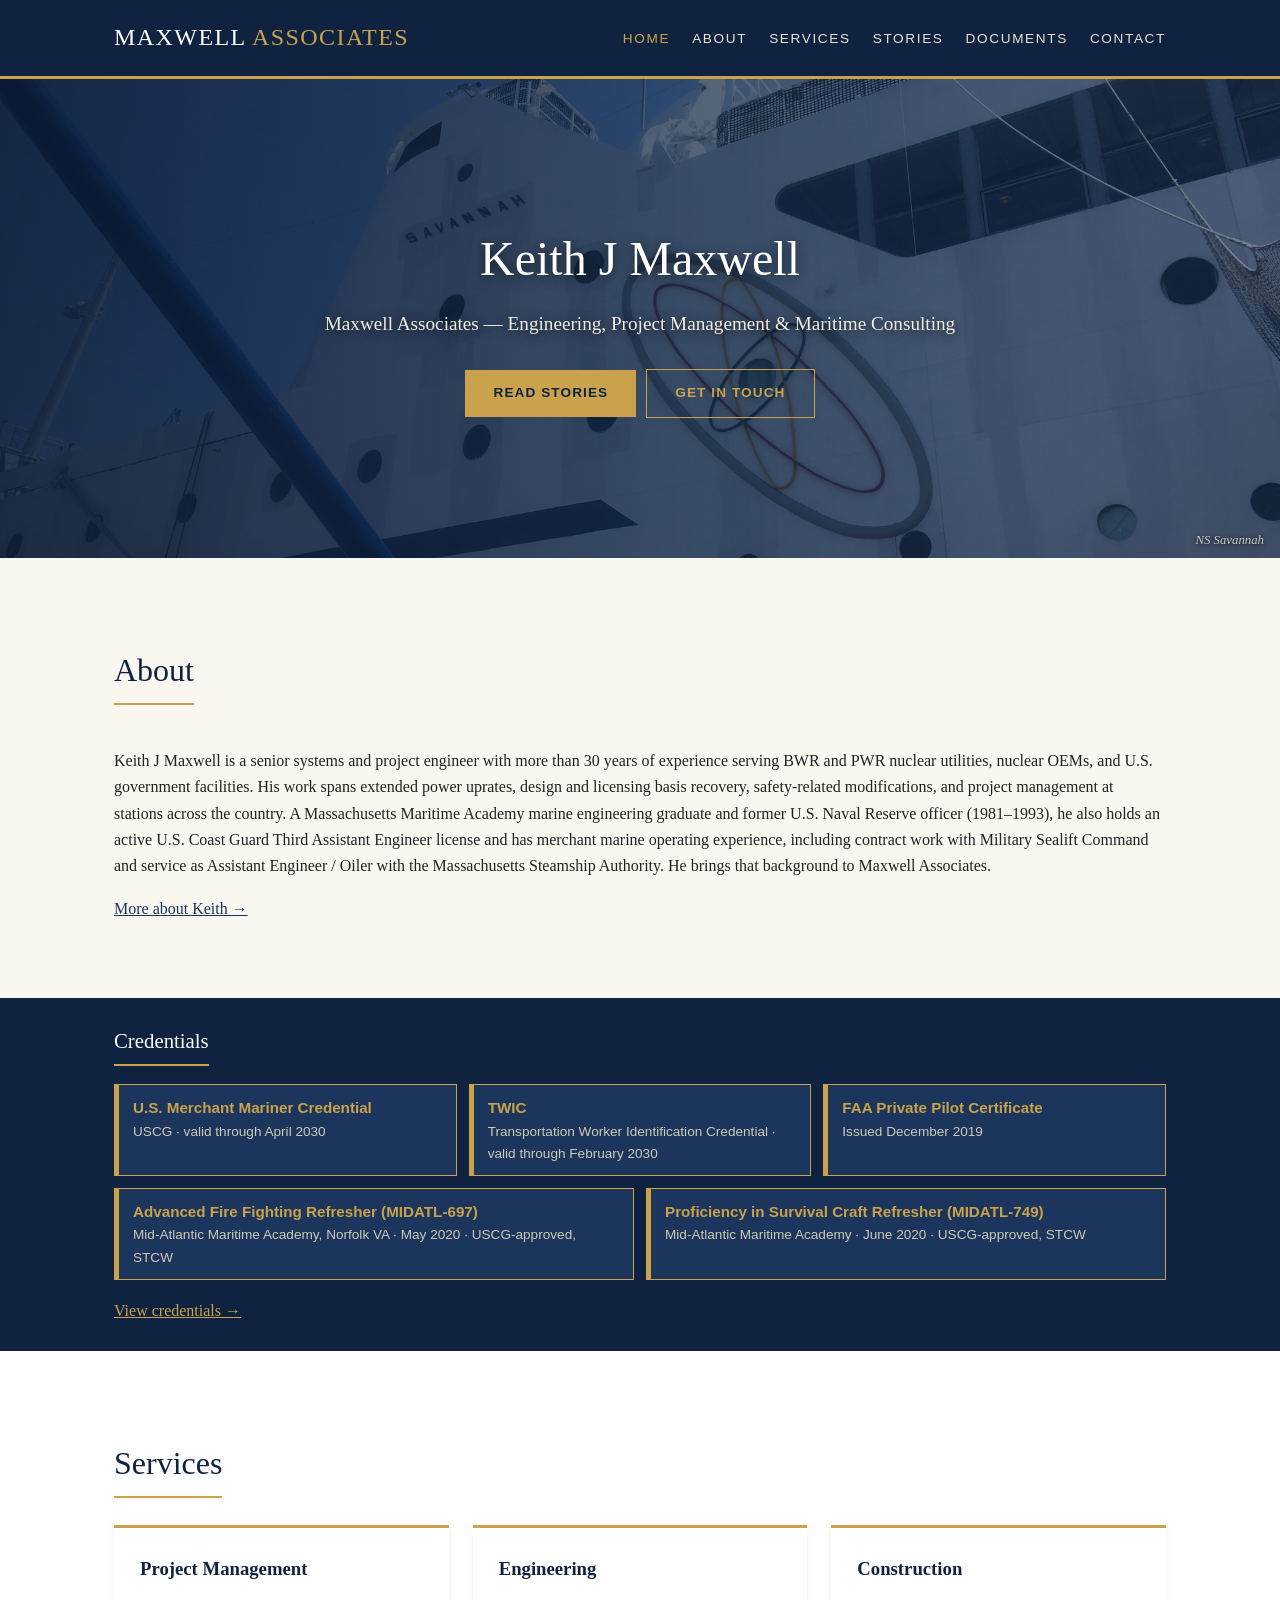
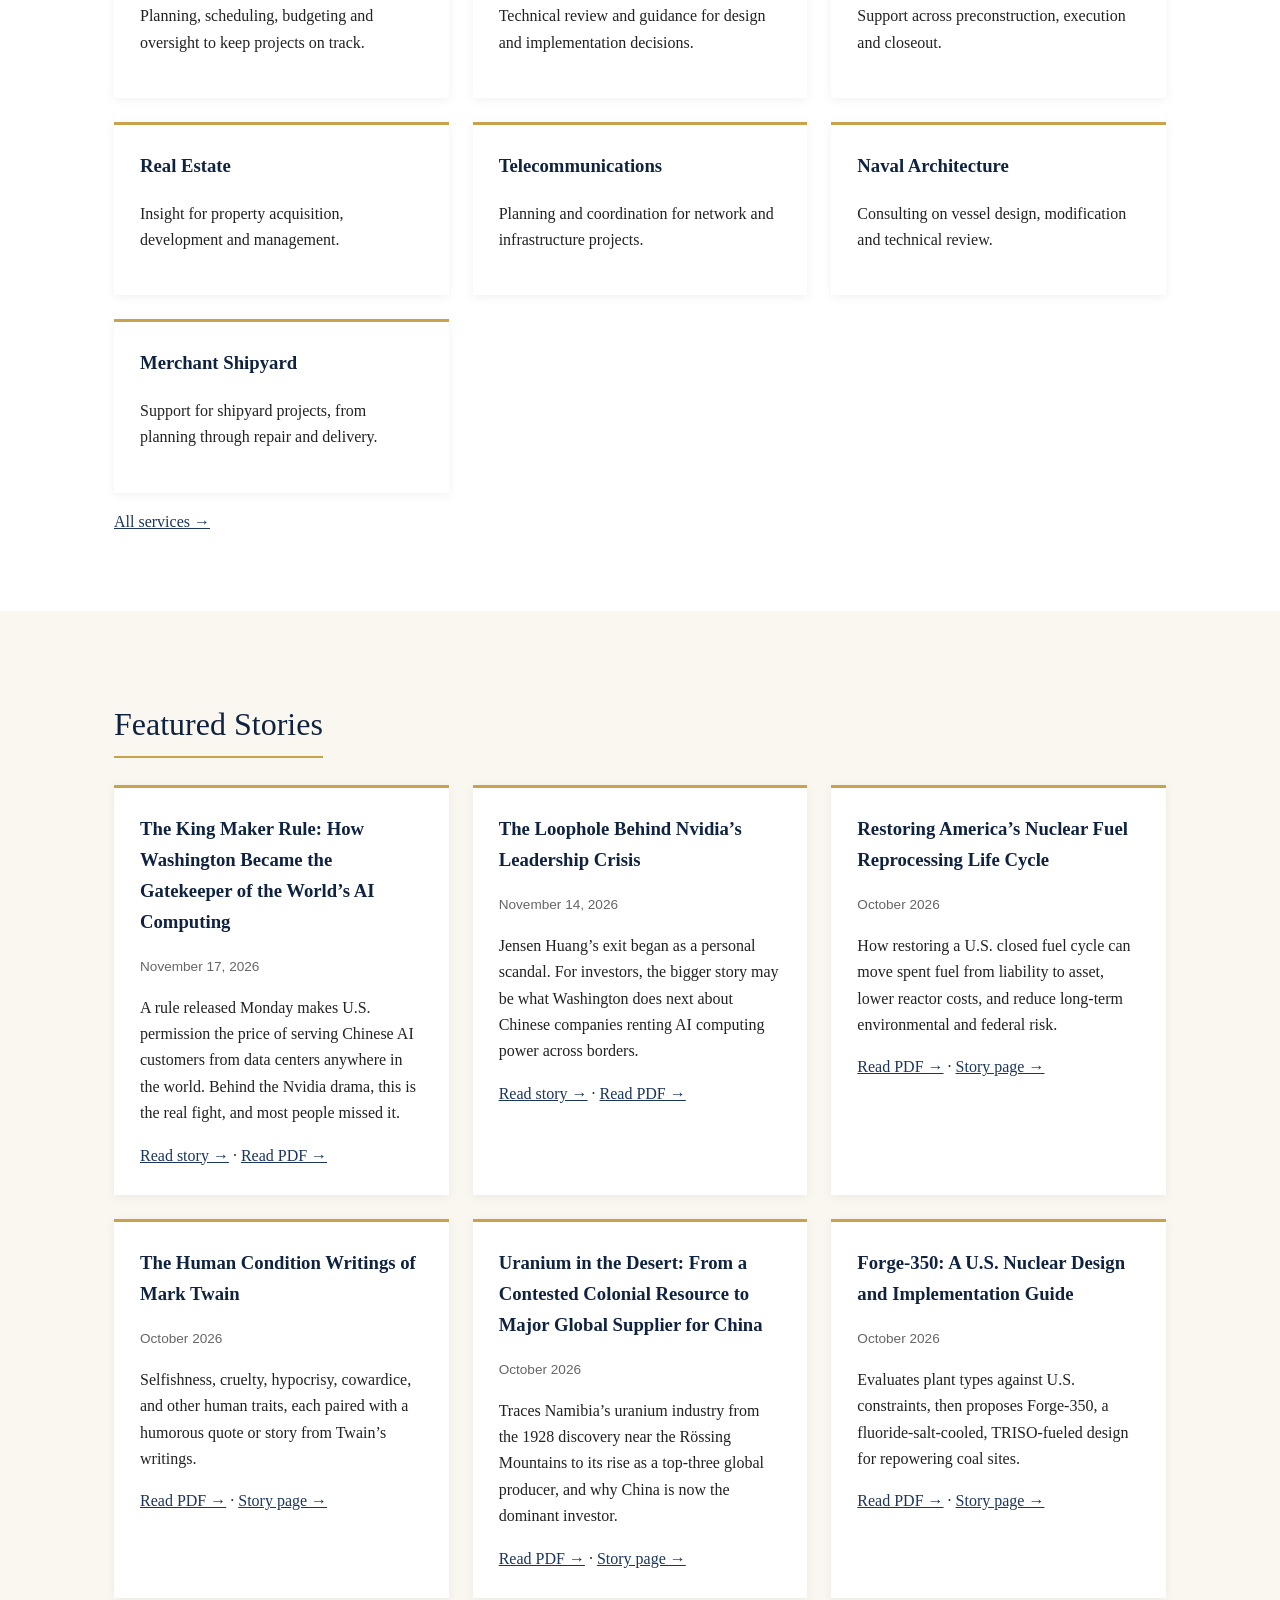
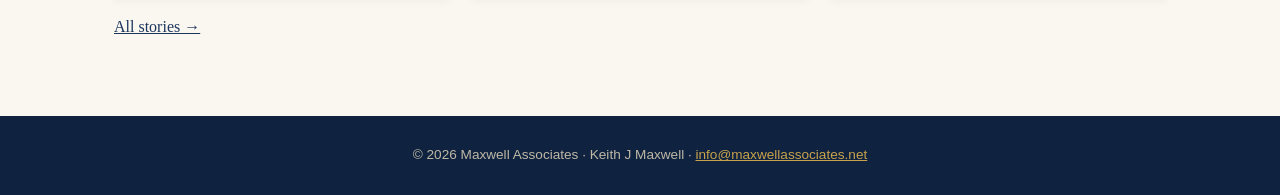
==== commit cf8ae525: "Add story: The King Maker Rule: How Washington Became the Gatekeeper of the World's AI Computing Pub" ====
--- a/index.html
+++ b/index.html
@@ -5,6 +5,7 @@
 <div class="strip"><div class="wrap"><h2>Credentials</h2><div class="badges"><div class="badge"><strong>U.S. Merchant Mariner Credential</strong><span>USCG · valid through April 2030</span></div><div class="badge"><strong>TWIC</strong><span>Transportation Worker Identification Credential · valid through February 2030</span></div><div class="badge"><strong>FAA Private Pilot Certificate</strong><span>Issued December 2019</span></div><div class="badge"><strong>Advanced Fire Fighting Refresher (MIDATL-697)</strong><span>Mid-Atlantic Maritime Academy, Norfolk VA · May 2020 · USCG-approved, STCW</span></div><div class="badge"><strong>Proficiency in Survival Craft Refresher (MIDATL-749)</strong><span>Mid-Atlantic Maritime Academy · June 2020 · USCG-approved, STCW</span></div></div><a href="about.html#credentials" style="color:var(--gold)">View credentials &rarr;</a></div></div>
 <section style="background:#fff"><div class="wrap"><h2>Services</h2><div class="grid"><div class="card"><h3>Project Management</h3><p>Planning, scheduling, budgeting and oversight to keep projects on track.</p></div><div class="card"><h3>Engineering</h3><p>Technical review and guidance for design and implementation decisions.</p></div><div class="card"><h3>Construction</h3><p>Support across preconstruction, execution and closeout.</p></div><div class="card"><h3>Real Estate</h3><p>Insight for property acquisition, development and management.</p></div><div class="card"><h3>Telecommunications</h3><p>Planning and coordination for network and infrastructure projects.</p></div><div class="card"><h3>Naval Architecture</h3><p>Consulting on vessel design, modification and technical review.</p></div><div class="card"><h3>Merchant Shipyard</h3><p>Support for shipyard projects, from planning through repair and delivery.</p></div></div><p><a href="services.html">All services &rarr;</a></p></div></section>
 <section><div class="wrap"><h2>Featured Stories</h2><div class="grid">
+<div class="card"><h3>The King Maker Rule: How Washington Became the Gatekeeper of the World&rsquo;s AI Computing</h3><p class="meta">November 17, 2026</p><p>A rule released Monday makes U.S. permission the price of serving Chinese AI customers from data centers anywhere in the world. Behind the Nvidia drama, this is the real fight, and most people missed it.</p><a href="stories/washington-ai-compute-gatekeeper.html" data-goatcounter-click="story-washington-ai-compute-gatekeeper-page-link" data-goatcounter-title="The King Maker Rule: How Washington Became the Gatekeeper of the World&#x27;s AI Computing (story page link)">Read story &rarr;</a> &middot; <a href="stories/pdfs/washington-ai-compute-gatekeeper.pdf" target="_blank" rel="noopener" data-goatcounter-click="story-washington-ai-compute-gatekeeper" data-goatcounter-title="The King Maker Rule: How Washington Became the Gatekeeper of the World&#x27;s AI Computing">Read PDF &rarr;</a></div>
 <div class="card"><h3>The Loophole Behind Nvidia&rsquo;s Leadership Crisis</h3><p class="meta">November 14, 2026</p><p>Jensen Huang&rsquo;s exit began as a personal scandal. For investors, the bigger story may be what Washington does next about Chinese companies renting AI computing power across borders.</p><a href="stories/nvidia-ceo-cloud-loophole.html" data-goatcounter-click="story-nvidia-ceo-cloud-loophole-page-link" data-goatcounter-title="The Loophole Behind Nvidia&#x27;s Leadership Crisis (story page link)">Read story &rarr;</a> &middot; <a href="stories/pdfs/nvidia-ceo-cloud-loophole.pdf" target="_blank" rel="noopener" data-goatcounter-click="story-nvidia-ceo-cloud-loophole" data-goatcounter-title="The Loophole Behind Nvidia&#x27;s Leadership Crisis">Read PDF &rarr;</a></div>
 <div class="card"><h3>Restoring America&rsquo;s Nuclear Fuel Reprocessing Life Cycle</h3><p class="meta">October 2026</p><p>How restoring a U.S. closed fuel cycle can move spent fuel from liability to asset, lower reactor costs, and reduce long-term environmental and federal risk.</p><a href="stories/pdfs/restoring-americas-nuclear-fuel-reprocessing.pdf" target="_blank" rel="noopener" data-goatcounter-click="story-restoring-americas-nuclear-fuel-reprocessing" data-goatcounter-title="Restoring America&#x27;s Nuclear Fuel Reprocessing Life Cycle">Read PDF &rarr;</a> &middot; <a href="stories/restoring-americas-nuclear-fuel-reprocessing.html" data-goatcounter-click="story-restoring-americas-nuclear-fuel-reprocessing-page-link" data-goatcounter-title="Restoring America&#x27;s Nuclear Fuel Reprocessing Life Cycle (story page link)">Story page &rarr;</a></div>
 <div class="card"><h3>The Human Condition Writings of Mark Twain</h3><p class="meta">October 2026</p><p>Selfishness, cruelty, hypocrisy, cowardice, and other human traits, each paired with a humorous quote or story from Twain&rsquo;s writings.</p><a href="stories/pdfs/observed-human-condition-mark-twain.pdf" target="_blank" rel="noopener" data-goatcounter-click="story-observed-human-condition-mark-twain" data-goatcounter-title="The Human Condition Writings of Mark Twain">Read PDF &rarr;</a> &middot; <a href="stories/observed-human-condition-mark-twain.html" data-goatcounter-click="story-observed-human-condition-mark-twain-page-link" data-goatcounter-title="The Human Condition Writings of Mark Twain (story page link)">Story page &rarr;</a></div>
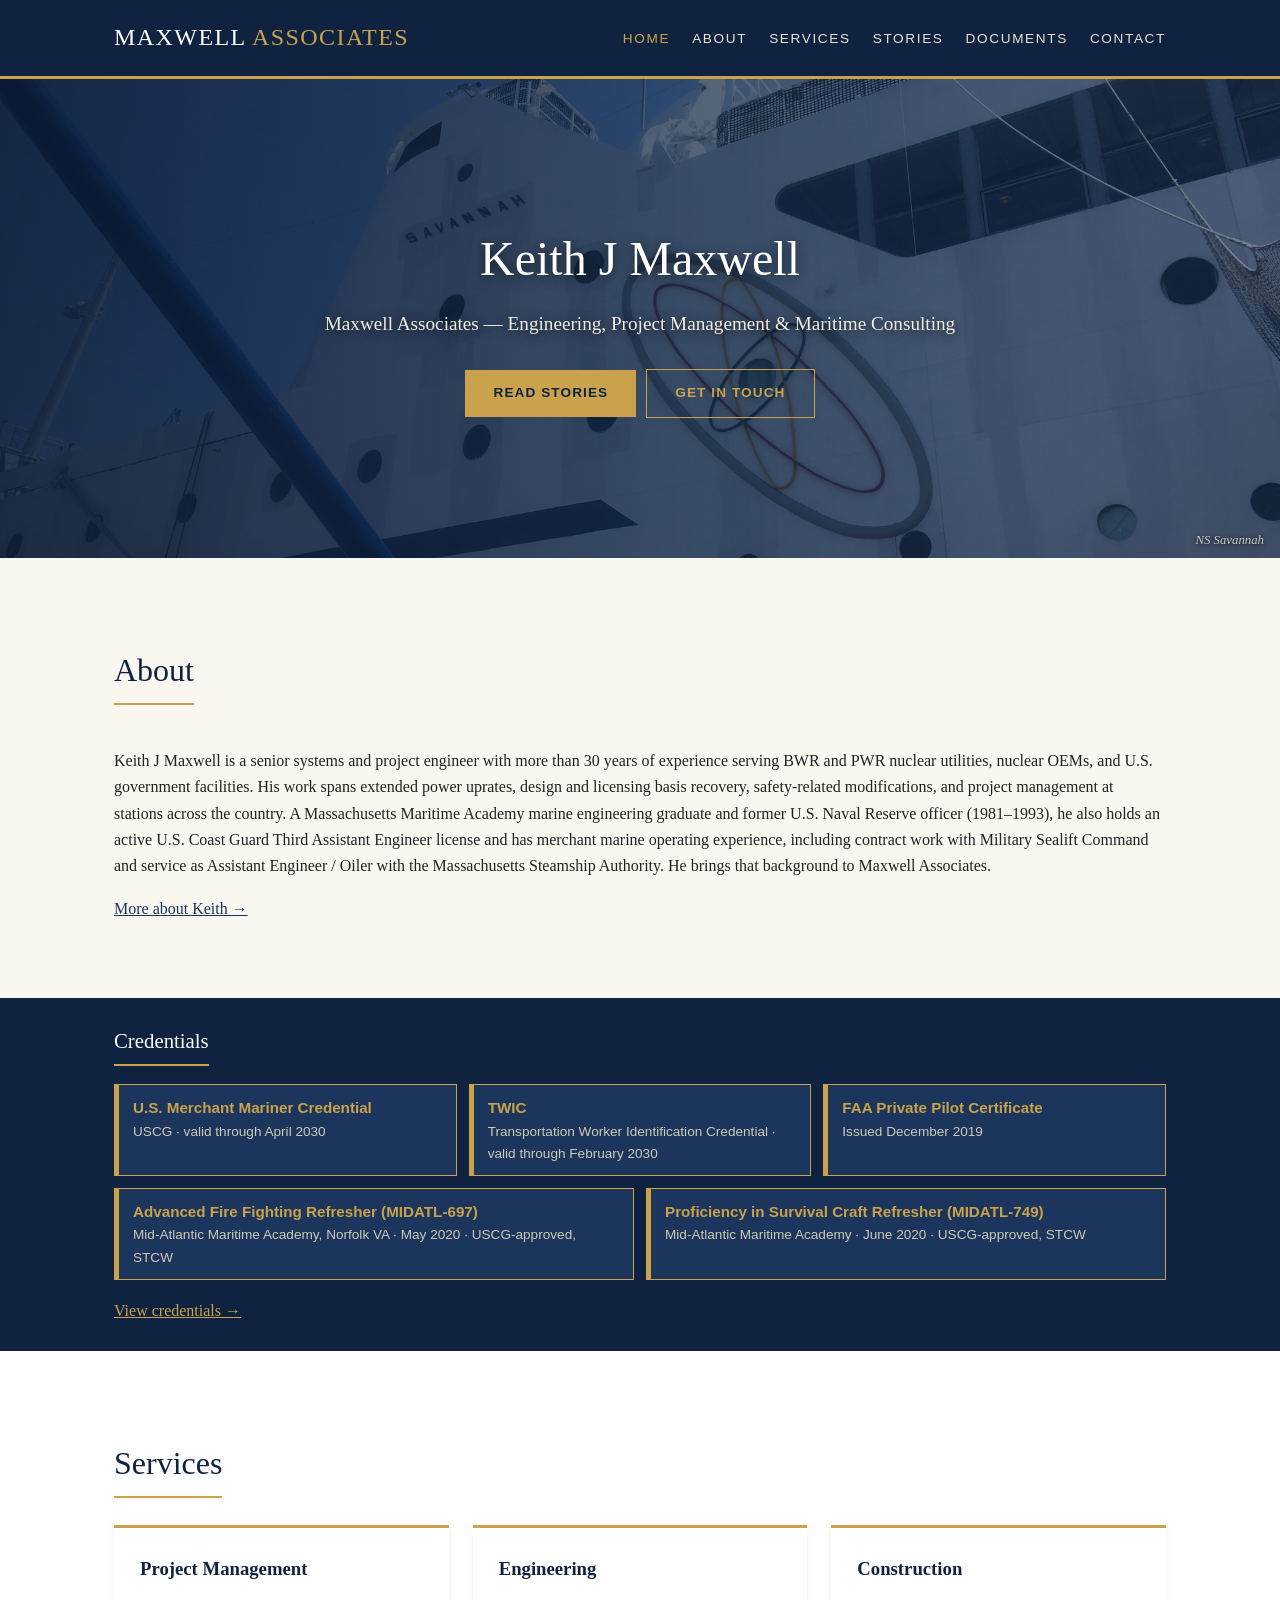
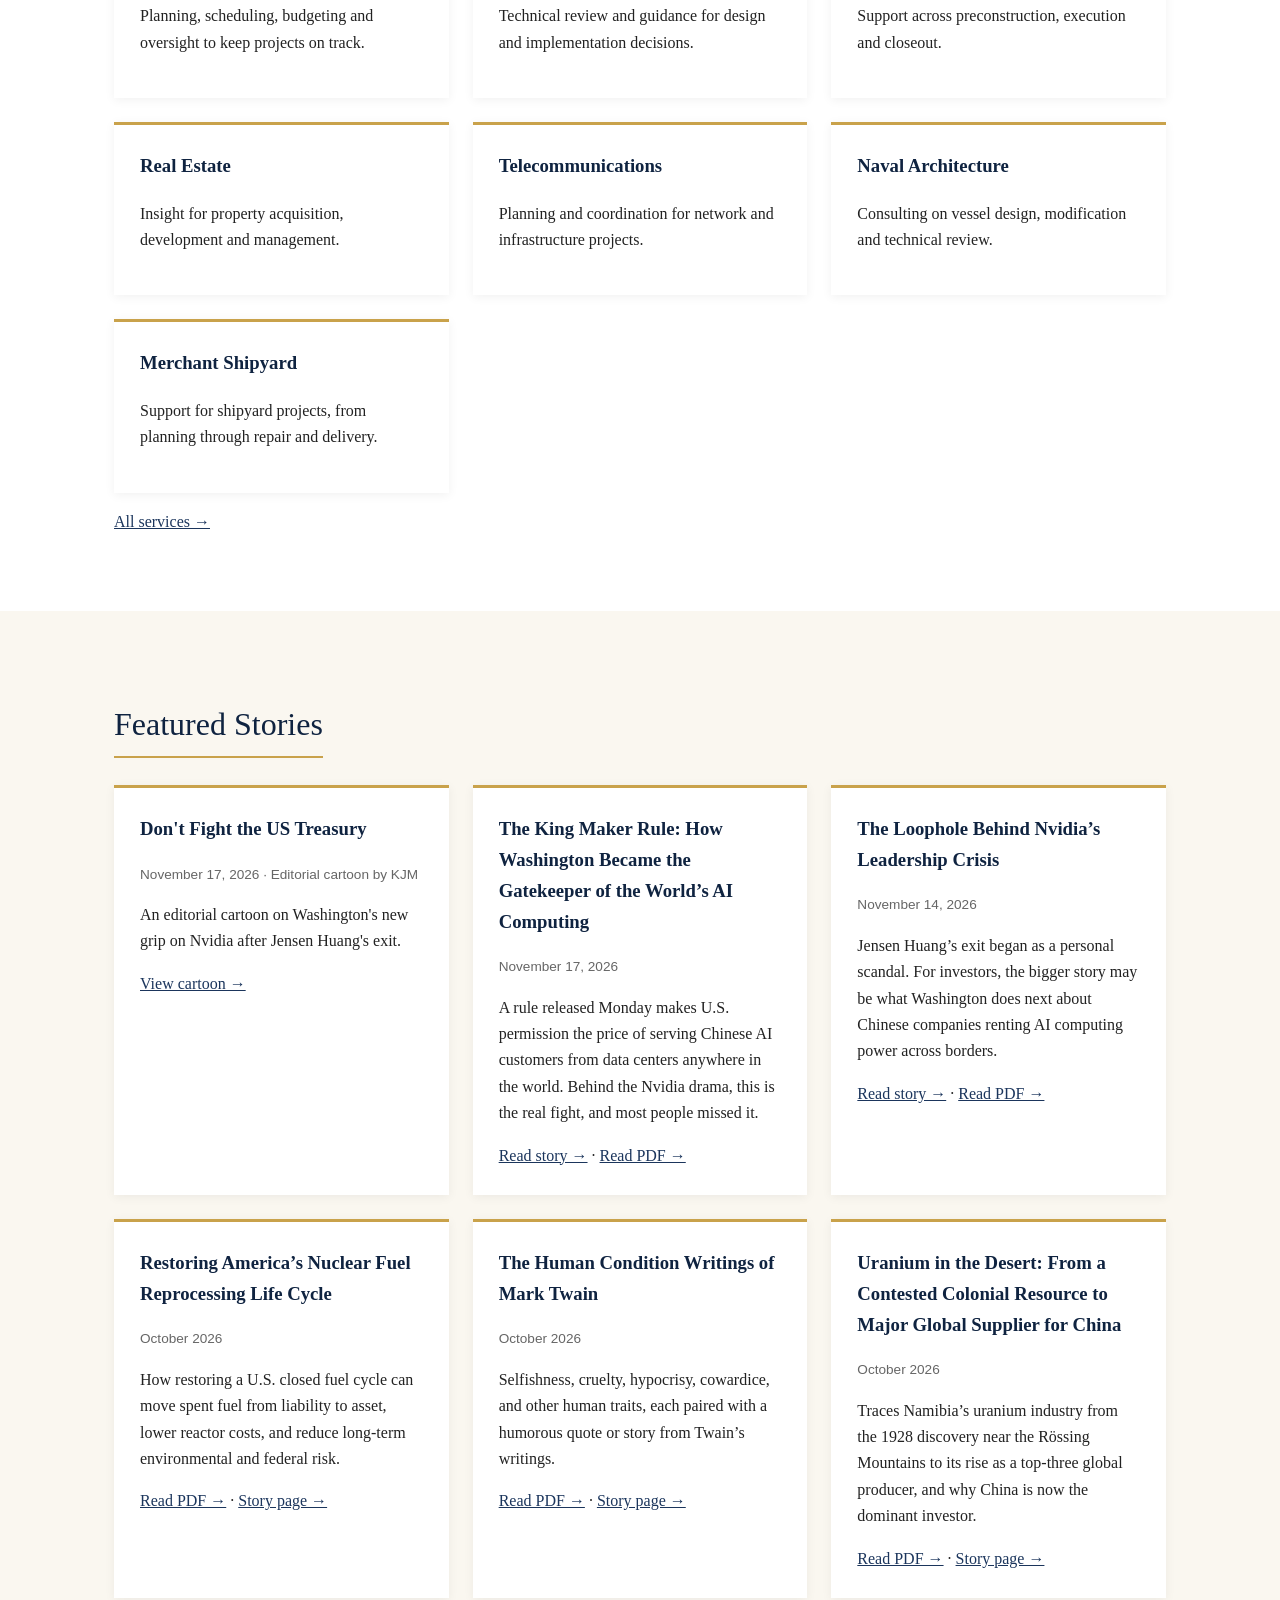
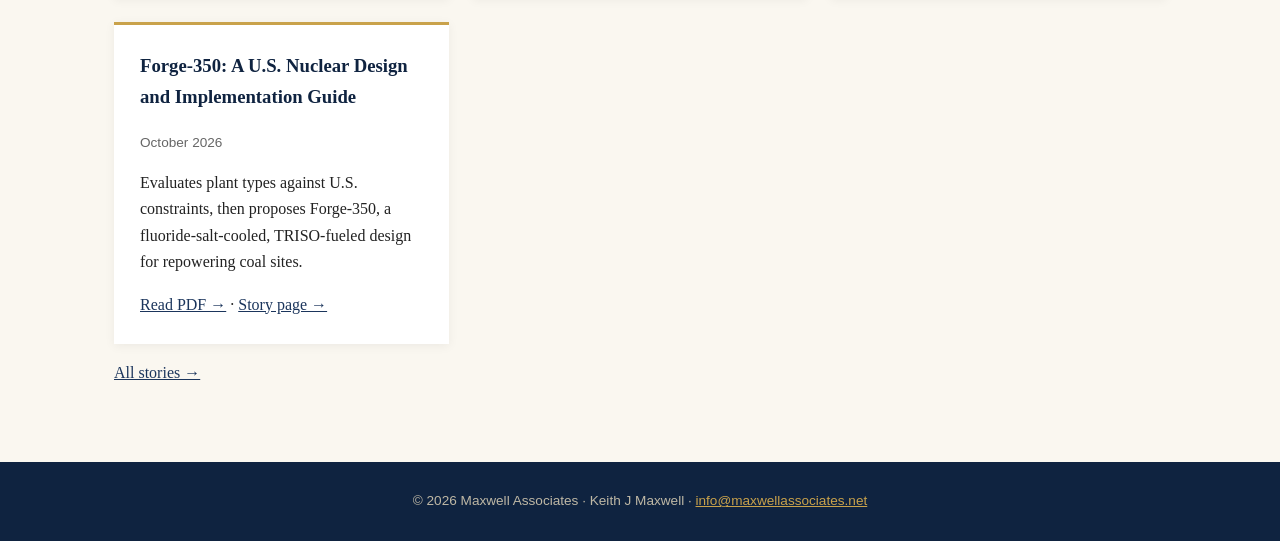
==== commit 9c3ecfa8: "Add editorial cartoon: Don't Fight the US Treasury" ====
--- a/index.html
+++ b/index.html
@@ -5,6 +5,7 @@
 <div class="strip"><div class="wrap"><h2>Credentials</h2><div class="badges"><div class="badge"><strong>U.S. Merchant Mariner Credential</strong><span>USCG · valid through April 2030</span></div><div class="badge"><strong>TWIC</strong><span>Transportation Worker Identification Credential · valid through February 2030</span></div><div class="badge"><strong>FAA Private Pilot Certificate</strong><span>Issued December 2019</span></div><div class="badge"><strong>Advanced Fire Fighting Refresher (MIDATL-697)</strong><span>Mid-Atlantic Maritime Academy, Norfolk VA · May 2020 · USCG-approved, STCW</span></div><div class="badge"><strong>Proficiency in Survival Craft Refresher (MIDATL-749)</strong><span>Mid-Atlantic Maritime Academy · June 2020 · USCG-approved, STCW</span></div></div><a href="about.html#credentials" style="color:var(--gold)">View credentials &rarr;</a></div></div>
 <section style="background:#fff"><div class="wrap"><h2>Services</h2><div class="grid"><div class="card"><h3>Project Management</h3><p>Planning, scheduling, budgeting and oversight to keep projects on track.</p></div><div class="card"><h3>Engineering</h3><p>Technical review and guidance for design and implementation decisions.</p></div><div class="card"><h3>Construction</h3><p>Support across preconstruction, execution and closeout.</p></div><div class="card"><h3>Real Estate</h3><p>Insight for property acquisition, development and management.</p></div><div class="card"><h3>Telecommunications</h3><p>Planning and coordination for network and infrastructure projects.</p></div><div class="card"><h3>Naval Architecture</h3><p>Consulting on vessel design, modification and technical review.</p></div><div class="card"><h3>Merchant Shipyard</h3><p>Support for shipyard projects, from planning through repair and delivery.</p></div></div><p><a href="services.html">All services &rarr;</a></p></div></section>
 <section><div class="wrap"><h2>Featured Stories</h2><div class="grid">
+<div class="card"><h3>Don&#x27;t Fight the US Treasury</h3><p class="meta">November 17, 2026 &middot; Editorial cartoon by KJM</p><p>An editorial cartoon on Washington&#x27;s new grip on Nvidia after Jensen Huang&#x27;s exit.</p><a href="stories/dont-fight-the-us-treasury.html" data-goatcounter-click="story-dont-fight-the-us-treasury-page-link" data-goatcounter-title="Don&#x27;t Fight the US Treasury (story page link)">View cartoon &rarr;</a></div>
 <div class="card"><h3>The King Maker Rule: How Washington Became the Gatekeeper of the World&rsquo;s AI Computing</h3><p class="meta">November 17, 2026</p><p>A rule released Monday makes U.S. permission the price of serving Chinese AI customers from data centers anywhere in the world. Behind the Nvidia drama, this is the real fight, and most people missed it.</p><a href="stories/washington-ai-compute-gatekeeper.html" data-goatcounter-click="story-washington-ai-compute-gatekeeper-page-link" data-goatcounter-title="The King Maker Rule: How Washington Became the Gatekeeper of the World&#x27;s AI Computing (story page link)">Read story &rarr;</a> &middot; <a href="stories/pdfs/washington-ai-compute-gatekeeper.pdf" target="_blank" rel="noopener" data-goatcounter-click="story-washington-ai-compute-gatekeeper" data-goatcounter-title="The King Maker Rule: How Washington Became the Gatekeeper of the World&#x27;s AI Computing">Read PDF &rarr;</a></div>
 <div class="card"><h3>The Loophole Behind Nvidia&rsquo;s Leadership Crisis</h3><p class="meta">November 14, 2026</p><p>Jensen Huang&rsquo;s exit began as a personal scandal. For investors, the bigger story may be what Washington does next about Chinese companies renting AI computing power across borders.</p><a href="stories/nvidia-ceo-cloud-loophole.html" data-goatcounter-click="story-nvidia-ceo-cloud-loophole-page-link" data-goatcounter-title="The Loophole Behind Nvidia&#x27;s Leadership Crisis (story page link)">Read story &rarr;</a> &middot; <a href="stories/pdfs/nvidia-ceo-cloud-loophole.pdf" target="_blank" rel="noopener" data-goatcounter-click="story-nvidia-ceo-cloud-loophole" data-goatcounter-title="The Loophole Behind Nvidia&#x27;s Leadership Crisis">Read PDF &rarr;</a></div>
 <div class="card"><h3>Restoring America&rsquo;s Nuclear Fuel Reprocessing Life Cycle</h3><p class="meta">October 2026</p><p>How restoring a U.S. closed fuel cycle can move spent fuel from liability to asset, lower reactor costs, and reduce long-term environmental and federal risk.</p><a href="stories/pdfs/restoring-americas-nuclear-fuel-reprocessing.pdf" target="_blank" rel="noopener" data-goatcounter-click="story-restoring-americas-nuclear-fuel-reprocessing" data-goatcounter-title="Restoring America&#x27;s Nuclear Fuel Reprocessing Life Cycle">Read PDF &rarr;</a> &middot; <a href="stories/restoring-americas-nuclear-fuel-reprocessing.html" data-goatcounter-click="story-restoring-americas-nuclear-fuel-reprocessing-page-link" data-goatcounter-title="Restoring America&#x27;s Nuclear Fuel Reprocessing Life Cycle (story page link)">Story page &rarr;</a></div>
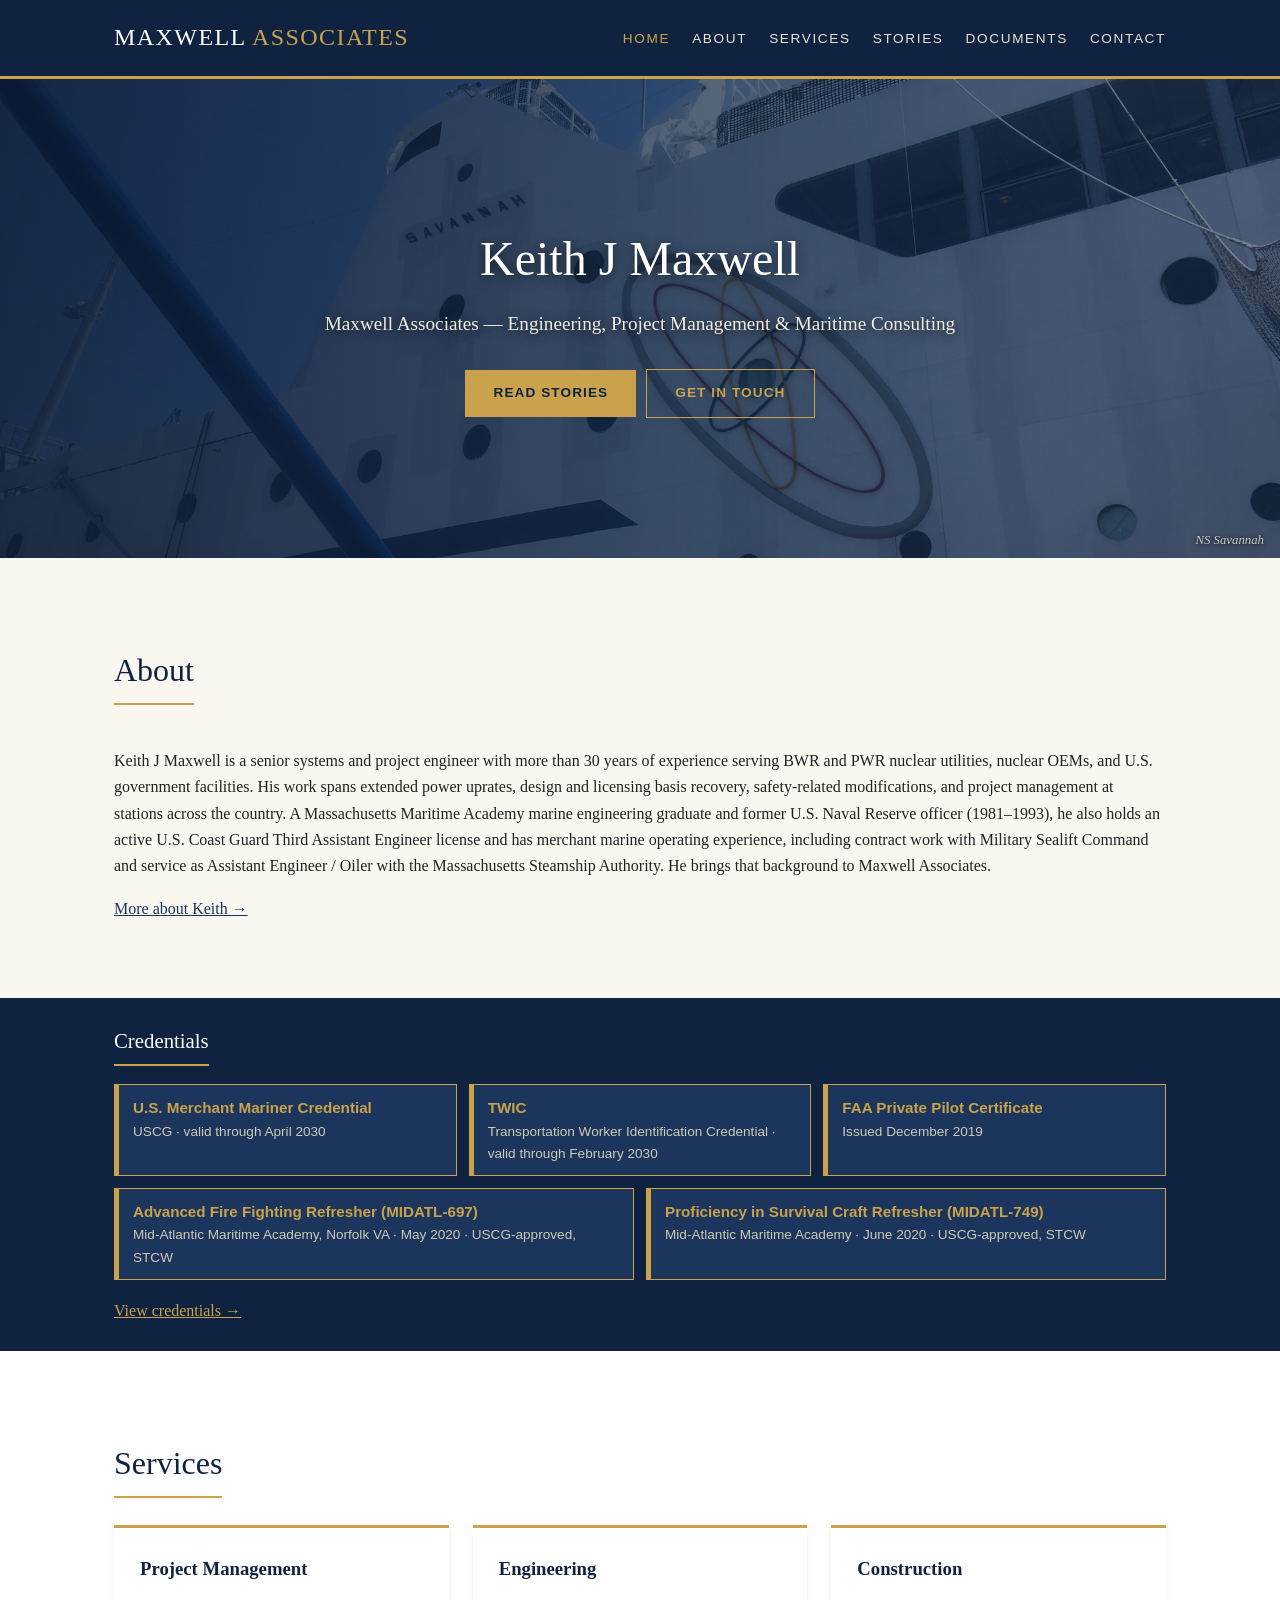
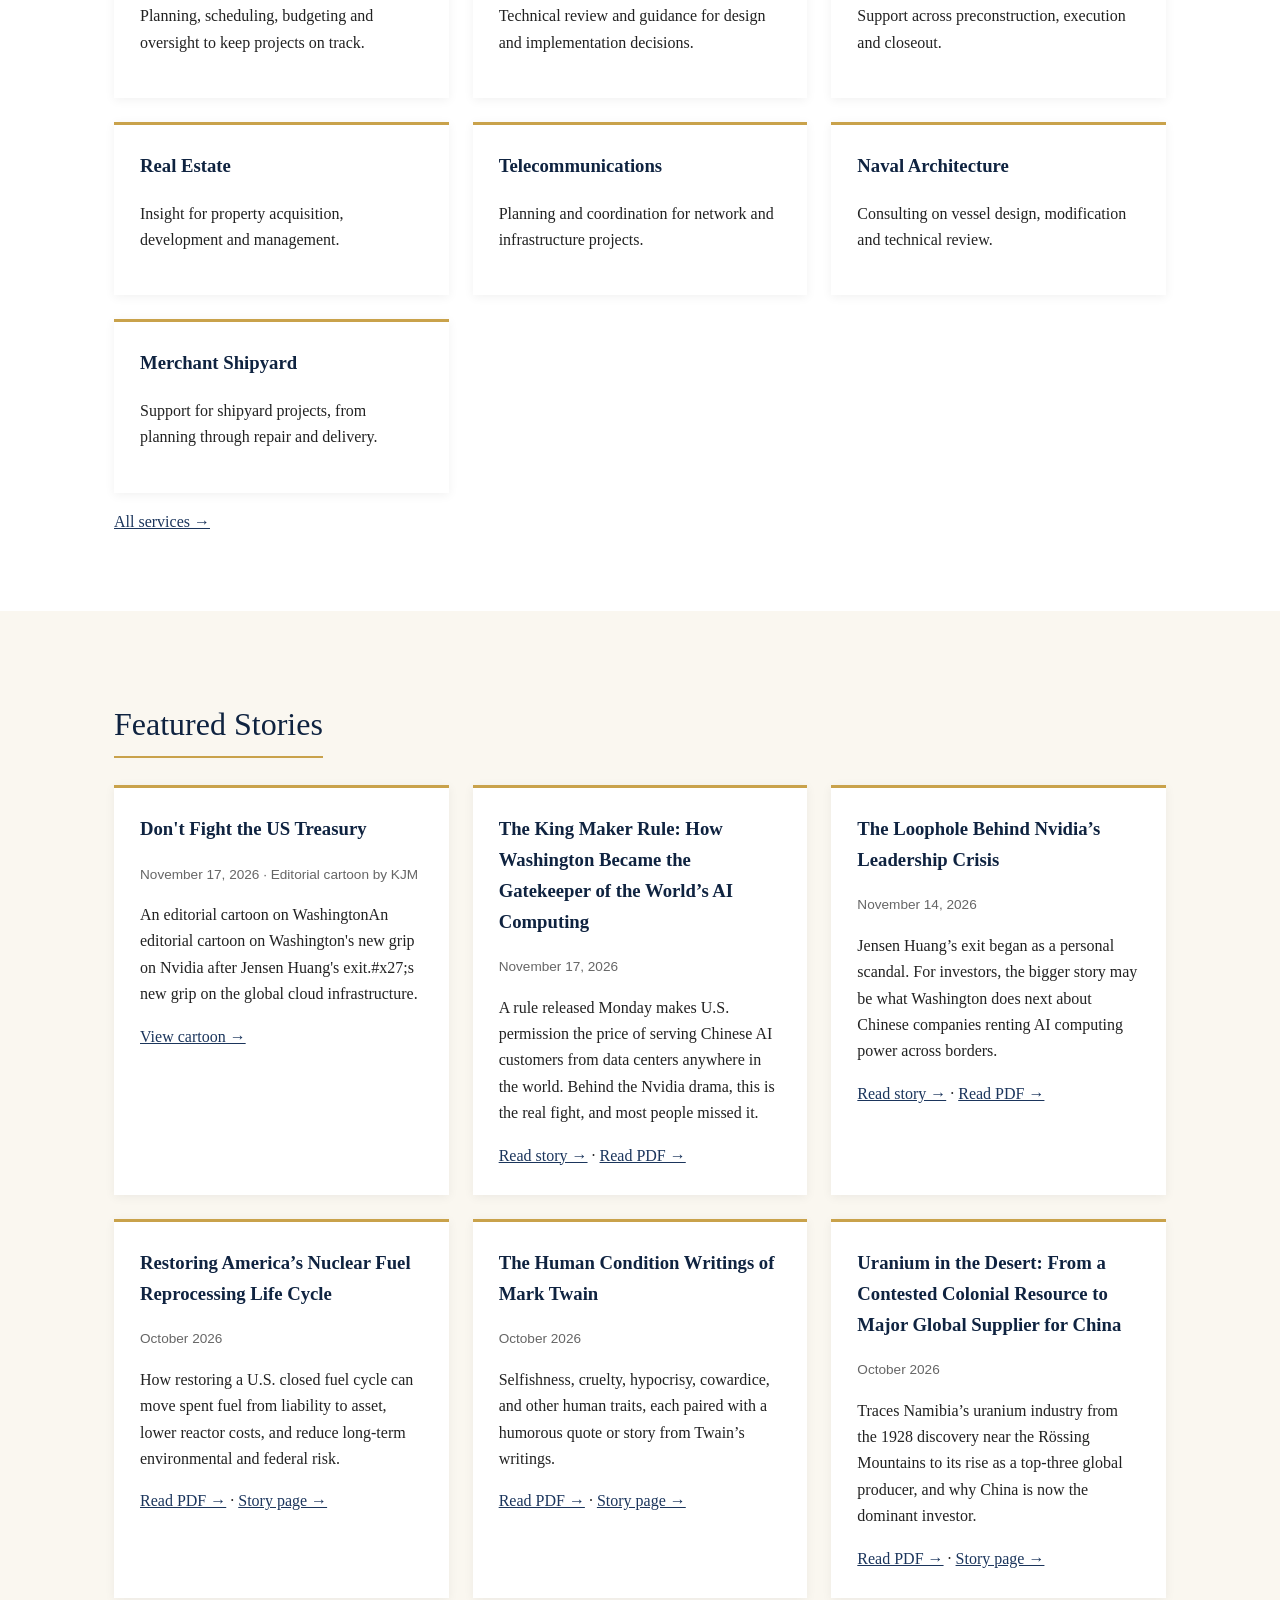
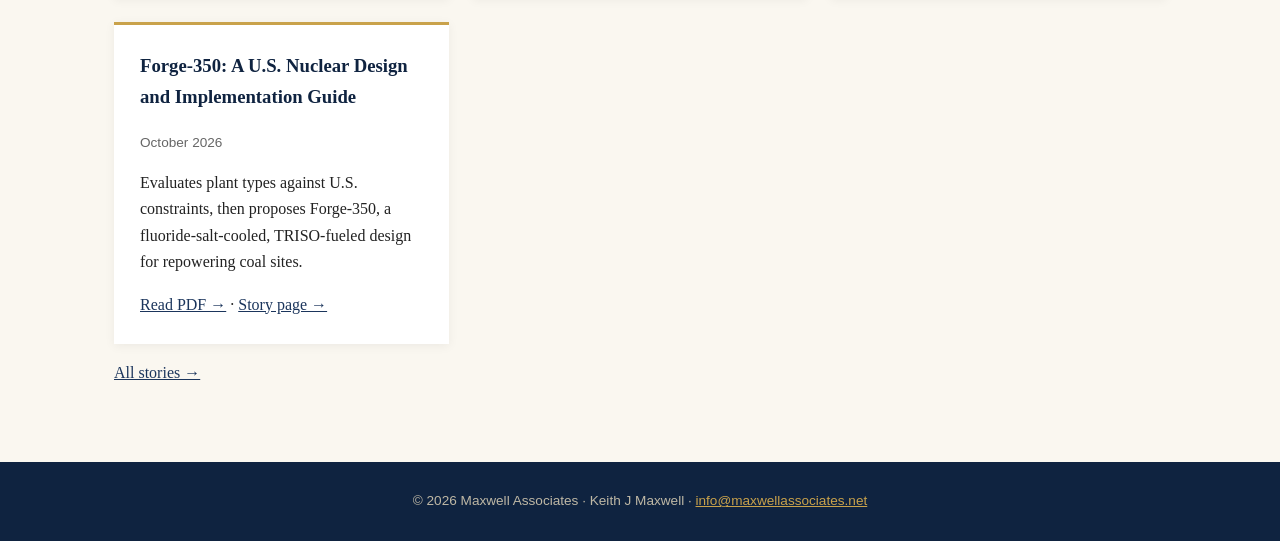
==== commit 19571bfe: "Update cartoon caption" ====
--- a/index.html
+++ b/index.html
@@ -5,7 +5,7 @@
 <div class="strip"><div class="wrap"><h2>Credentials</h2><div class="badges"><div class="badge"><strong>U.S. Merchant Mariner Credential</strong><span>USCG · valid through April 2030</span></div><div class="badge"><strong>TWIC</strong><span>Transportation Worker Identification Credential · valid through February 2030</span></div><div class="badge"><strong>FAA Private Pilot Certificate</strong><span>Issued December 2019</span></div><div class="badge"><strong>Advanced Fire Fighting Refresher (MIDATL-697)</strong><span>Mid-Atlantic Maritime Academy, Norfolk VA · May 2020 · USCG-approved, STCW</span></div><div class="badge"><strong>Proficiency in Survival Craft Refresher (MIDATL-749)</strong><span>Mid-Atlantic Maritime Academy · June 2020 · USCG-approved, STCW</span></div></div><a href="about.html#credentials" style="color:var(--gold)">View credentials &rarr;</a></div></div>
 <section style="background:#fff"><div class="wrap"><h2>Services</h2><div class="grid"><div class="card"><h3>Project Management</h3><p>Planning, scheduling, budgeting and oversight to keep projects on track.</p></div><div class="card"><h3>Engineering</h3><p>Technical review and guidance for design and implementation decisions.</p></div><div class="card"><h3>Construction</h3><p>Support across preconstruction, execution and closeout.</p></div><div class="card"><h3>Real Estate</h3><p>Insight for property acquisition, development and management.</p></div><div class="card"><h3>Telecommunications</h3><p>Planning and coordination for network and infrastructure projects.</p></div><div class="card"><h3>Naval Architecture</h3><p>Consulting on vessel design, modification and technical review.</p></div><div class="card"><h3>Merchant Shipyard</h3><p>Support for shipyard projects, from planning through repair and delivery.</p></div></div><p><a href="services.html">All services &rarr;</a></p></div></section>
 <section><div class="wrap"><h2>Featured Stories</h2><div class="grid">
-<div class="card"><h3>Don&#x27;t Fight the US Treasury</h3><p class="meta">November 17, 2026 &middot; Editorial cartoon by KJM</p><p>An editorial cartoon on Washington&#x27;s new grip on Nvidia after Jensen Huang&#x27;s exit.</p><a href="stories/dont-fight-the-us-treasury.html" data-goatcounter-click="story-dont-fight-the-us-treasury-page-link" data-goatcounter-title="Don&#x27;t Fight the US Treasury (story page link)">View cartoon &rarr;</a></div>
+<div class="card"><h3>Don&#x27;t Fight the US Treasury</h3><p class="meta">November 17, 2026 &middot; Editorial cartoon by KJM</p><p>An editorial cartoon on WashingtonAn editorial cartoon on Washington&#x27;s new grip on Nvidia after Jensen Huang&#x27;s exit.#x27;s new grip on the global cloud infrastructure.</p><a href="stories/dont-fight-the-us-treasury.html" data-goatcounter-click="story-dont-fight-the-us-treasury-page-link" data-goatcounter-title="Don&#x27;t Fight the US Treasury (story page link)">View cartoon &rarr;</a></div>
 <div class="card"><h3>The King Maker Rule: How Washington Became the Gatekeeper of the World&rsquo;s AI Computing</h3><p class="meta">November 17, 2026</p><p>A rule released Monday makes U.S. permission the price of serving Chinese AI customers from data centers anywhere in the world. Behind the Nvidia drama, this is the real fight, and most people missed it.</p><a href="stories/washington-ai-compute-gatekeeper.html" data-goatcounter-click="story-washington-ai-compute-gatekeeper-page-link" data-goatcounter-title="The King Maker Rule: How Washington Became the Gatekeeper of the World&#x27;s AI Computing (story page link)">Read story &rarr;</a> &middot; <a href="stories/pdfs/washington-ai-compute-gatekeeper.pdf" target="_blank" rel="noopener" data-goatcounter-click="story-washington-ai-compute-gatekeeper" data-goatcounter-title="The King Maker Rule: How Washington Became the Gatekeeper of the World&#x27;s AI Computing">Read PDF &rarr;</a></div>
 <div class="card"><h3>The Loophole Behind Nvidia&rsquo;s Leadership Crisis</h3><p class="meta">November 14, 2026</p><p>Jensen Huang&rsquo;s exit began as a personal scandal. For investors, the bigger story may be what Washington does next about Chinese companies renting AI computing power across borders.</p><a href="stories/nvidia-ceo-cloud-loophole.html" data-goatcounter-click="story-nvidia-ceo-cloud-loophole-page-link" data-goatcounter-title="The Loophole Behind Nvidia&#x27;s Leadership Crisis (story page link)">Read story &rarr;</a> &middot; <a href="stories/pdfs/nvidia-ceo-cloud-loophole.pdf" target="_blank" rel="noopener" data-goatcounter-click="story-nvidia-ceo-cloud-loophole" data-goatcounter-title="The Loophole Behind Nvidia&#x27;s Leadership Crisis">Read PDF &rarr;</a></div>
 <div class="card"><h3>Restoring America&rsquo;s Nuclear Fuel Reprocessing Life Cycle</h3><p class="meta">October 2026</p><p>How restoring a U.S. closed fuel cycle can move spent fuel from liability to asset, lower reactor costs, and reduce long-term environmental and federal risk.</p><a href="stories/pdfs/restoring-americas-nuclear-fuel-reprocessing.pdf" target="_blank" rel="noopener" data-goatcounter-click="story-restoring-americas-nuclear-fuel-reprocessing" data-goatcounter-title="Restoring America&#x27;s Nuclear Fuel Reprocessing Life Cycle">Read PDF &rarr;</a> &middot; <a href="stories/restoring-americas-nuclear-fuel-reprocessing.html" data-goatcounter-click="story-restoring-americas-nuclear-fuel-reprocessing-page-link" data-goatcounter-title="Restoring America&#x27;s Nuclear Fuel Reprocessing Life Cycle (story page link)">Story page &rarr;</a></div>
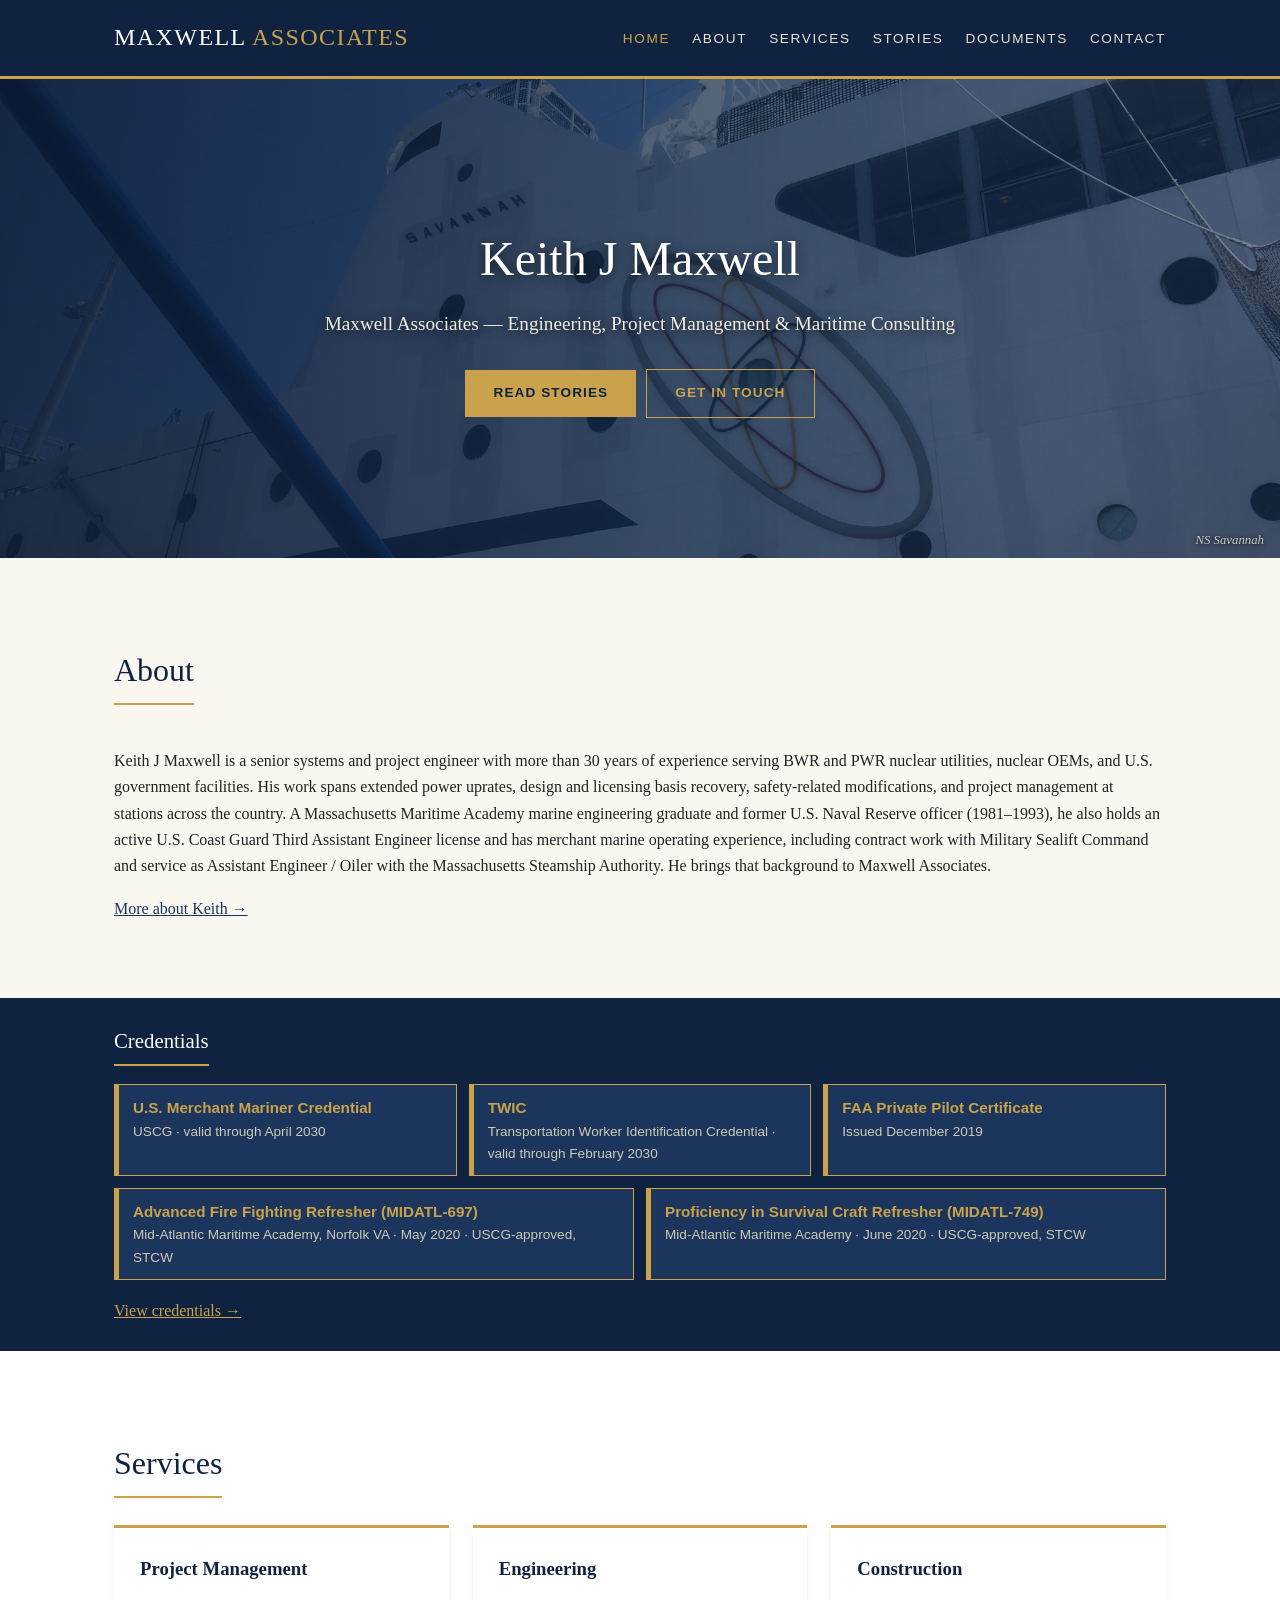
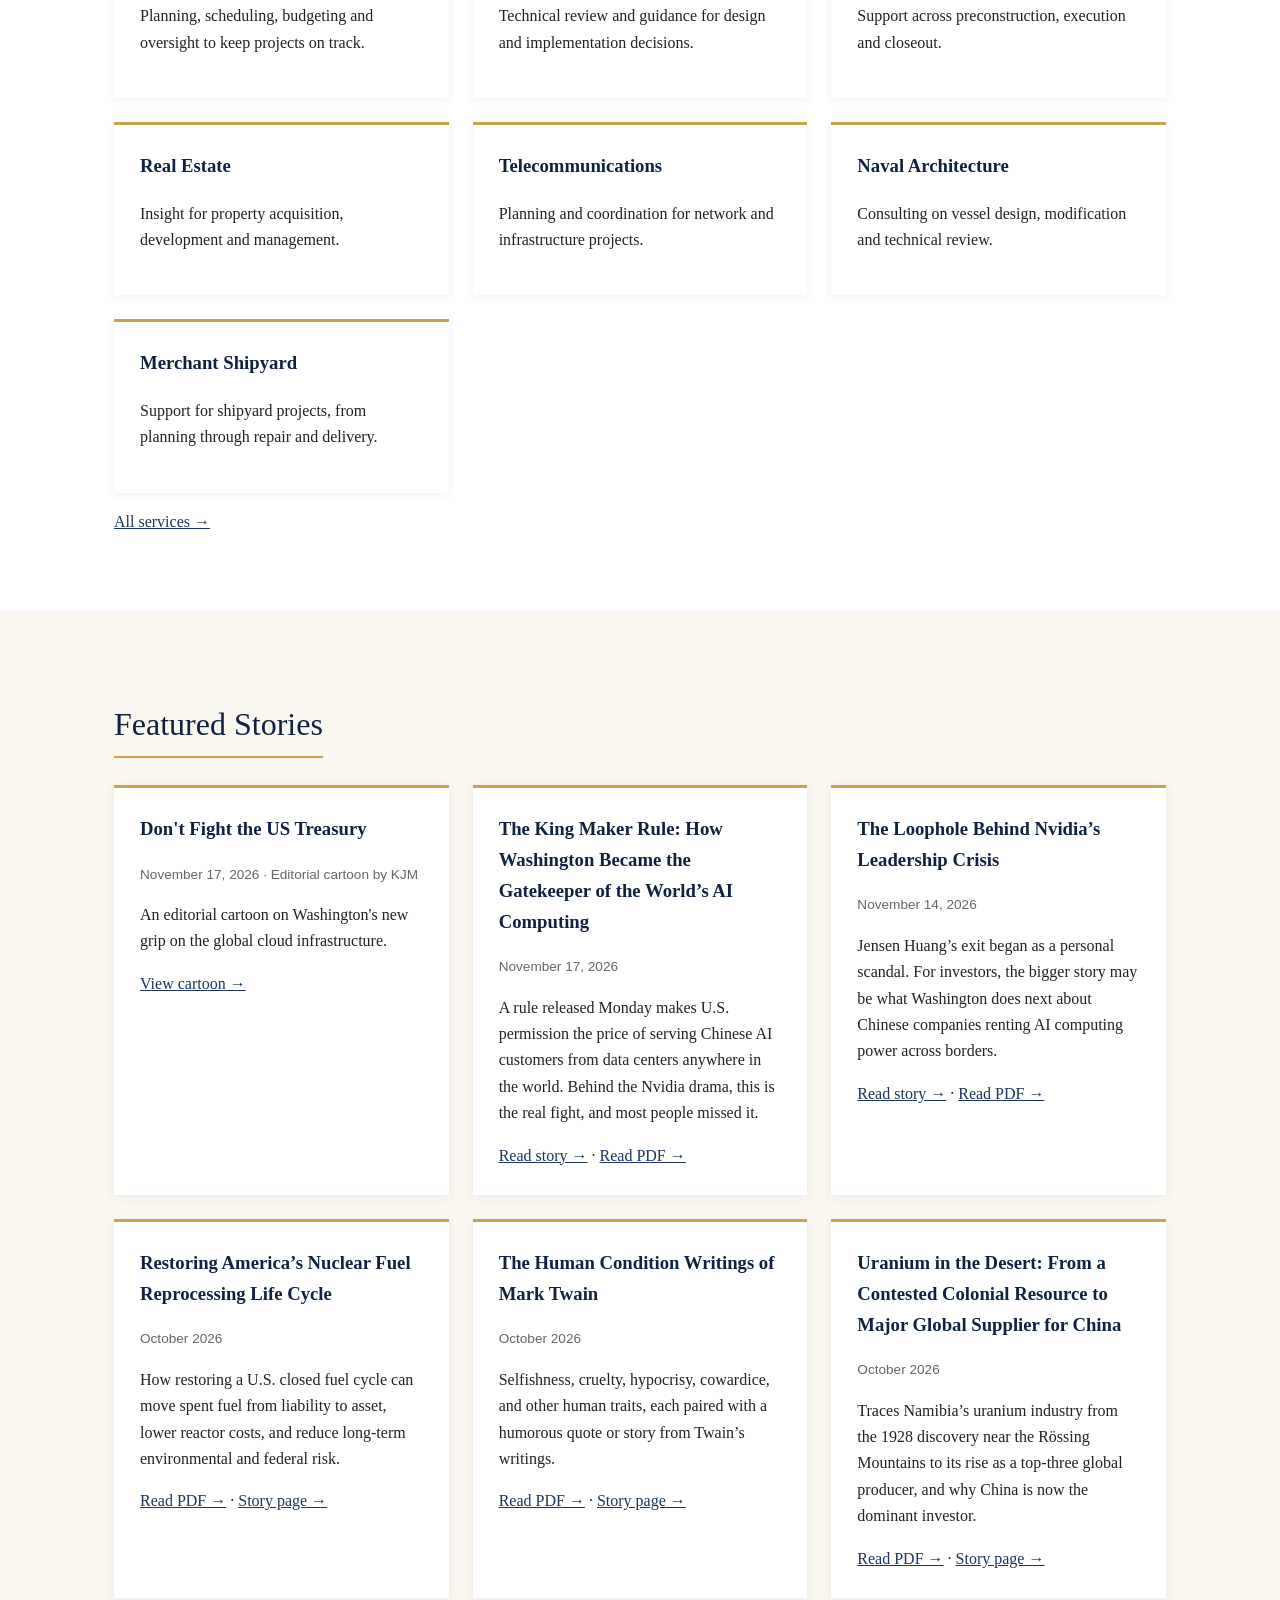
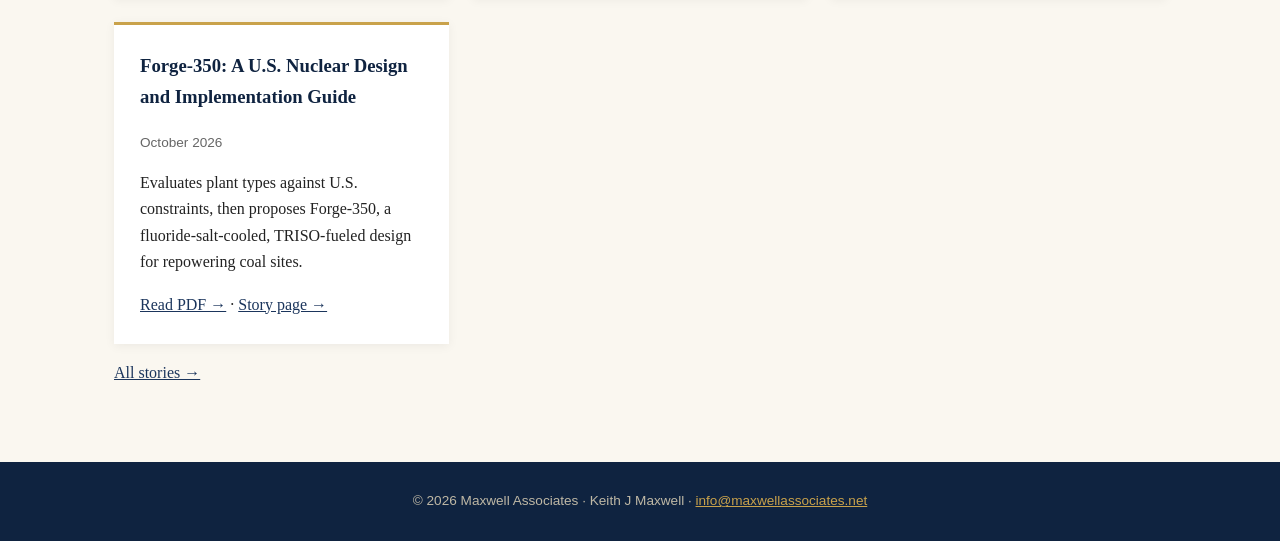
==== commit 8c1d5f4e: "Fix cartoon caption text (bad replacement)" ====
--- a/index.html
+++ b/index.html
@@ -5,7 +5,7 @@
 <div class="strip"><div class="wrap"><h2>Credentials</h2><div class="badges"><div class="badge"><strong>U.S. Merchant Mariner Credential</strong><span>USCG · valid through April 2030</span></div><div class="badge"><strong>TWIC</strong><span>Transportation Worker Identification Credential · valid through February 2030</span></div><div class="badge"><strong>FAA Private Pilot Certificate</strong><span>Issued December 2019</span></div><div class="badge"><strong>Advanced Fire Fighting Refresher (MIDATL-697)</strong><span>Mid-Atlantic Maritime Academy, Norfolk VA · May 2020 · USCG-approved, STCW</span></div><div class="badge"><strong>Proficiency in Survival Craft Refresher (MIDATL-749)</strong><span>Mid-Atlantic Maritime Academy · June 2020 · USCG-approved, STCW</span></div></div><a href="about.html#credentials" style="color:var(--gold)">View credentials &rarr;</a></div></div>
 <section style="background:#fff"><div class="wrap"><h2>Services</h2><div class="grid"><div class="card"><h3>Project Management</h3><p>Planning, scheduling, budgeting and oversight to keep projects on track.</p></div><div class="card"><h3>Engineering</h3><p>Technical review and guidance for design and implementation decisions.</p></div><div class="card"><h3>Construction</h3><p>Support across preconstruction, execution and closeout.</p></div><div class="card"><h3>Real Estate</h3><p>Insight for property acquisition, development and management.</p></div><div class="card"><h3>Telecommunications</h3><p>Planning and coordination for network and infrastructure projects.</p></div><div class="card"><h3>Naval Architecture</h3><p>Consulting on vessel design, modification and technical review.</p></div><div class="card"><h3>Merchant Shipyard</h3><p>Support for shipyard projects, from planning through repair and delivery.</p></div></div><p><a href="services.html">All services &rarr;</a></p></div></section>
 <section><div class="wrap"><h2>Featured Stories</h2><div class="grid">
-<div class="card"><h3>Don&#x27;t Fight the US Treasury</h3><p class="meta">November 17, 2026 &middot; Editorial cartoon by KJM</p><p>An editorial cartoon on WashingtonAn editorial cartoon on Washington&#x27;s new grip on Nvidia after Jensen Huang&#x27;s exit.#x27;s new grip on the global cloud infrastructure.</p><a href="stories/dont-fight-the-us-treasury.html" data-goatcounter-click="story-dont-fight-the-us-treasury-page-link" data-goatcounter-title="Don&#x27;t Fight the US Treasury (story page link)">View cartoon &rarr;</a></div>
+<div class="card"><h3>Don&#x27;t Fight the US Treasury</h3><p class="meta">November 17, 2026 &middot; Editorial cartoon by KJM</p><p>An editorial cartoon on Washington&#x27;s new grip on the global cloud infrastructure.</p><a href="stories/dont-fight-the-us-treasury.html" data-goatcounter-click="story-dont-fight-the-us-treasury-page-link" data-goatcounter-title="Don&#x27;t Fight the US Treasury (story page link)">View cartoon &rarr;</a></div>
 <div class="card"><h3>The King Maker Rule: How Washington Became the Gatekeeper of the World&rsquo;s AI Computing</h3><p class="meta">November 17, 2026</p><p>A rule released Monday makes U.S. permission the price of serving Chinese AI customers from data centers anywhere in the world. Behind the Nvidia drama, this is the real fight, and most people missed it.</p><a href="stories/washington-ai-compute-gatekeeper.html" data-goatcounter-click="story-washington-ai-compute-gatekeeper-page-link" data-goatcounter-title="The King Maker Rule: How Washington Became the Gatekeeper of the World&#x27;s AI Computing (story page link)">Read story &rarr;</a> &middot; <a href="stories/pdfs/washington-ai-compute-gatekeeper.pdf" target="_blank" rel="noopener" data-goatcounter-click="story-washington-ai-compute-gatekeeper" data-goatcounter-title="The King Maker Rule: How Washington Became the Gatekeeper of the World&#x27;s AI Computing">Read PDF &rarr;</a></div>
 <div class="card"><h3>The Loophole Behind Nvidia&rsquo;s Leadership Crisis</h3><p class="meta">November 14, 2026</p><p>Jensen Huang&rsquo;s exit began as a personal scandal. For investors, the bigger story may be what Washington does next about Chinese companies renting AI computing power across borders.</p><a href="stories/nvidia-ceo-cloud-loophole.html" data-goatcounter-click="story-nvidia-ceo-cloud-loophole-page-link" data-goatcounter-title="The Loophole Behind Nvidia&#x27;s Leadership Crisis (story page link)">Read story &rarr;</a> &middot; <a href="stories/pdfs/nvidia-ceo-cloud-loophole.pdf" target="_blank" rel="noopener" data-goatcounter-click="story-nvidia-ceo-cloud-loophole" data-goatcounter-title="The Loophole Behind Nvidia&#x27;s Leadership Crisis">Read PDF &rarr;</a></div>
 <div class="card"><h3>Restoring America&rsquo;s Nuclear Fuel Reprocessing Life Cycle</h3><p class="meta">October 2026</p><p>How restoring a U.S. closed fuel cycle can move spent fuel from liability to asset, lower reactor costs, and reduce long-term environmental and federal risk.</p><a href="stories/pdfs/restoring-americas-nuclear-fuel-reprocessing.pdf" target="_blank" rel="noopener" data-goatcounter-click="story-restoring-americas-nuclear-fuel-reprocessing" data-goatcounter-title="Restoring America&#x27;s Nuclear Fuel Reprocessing Life Cycle">Read PDF &rarr;</a> &middot; <a href="stories/restoring-americas-nuclear-fuel-reprocessing.html" data-goatcounter-click="story-restoring-americas-nuclear-fuel-reprocessing-page-link" data-goatcounter-title="Restoring America&#x27;s Nuclear Fuel Reprocessing Life Cycle (story page link)">Story page &rarr;</a></div>
